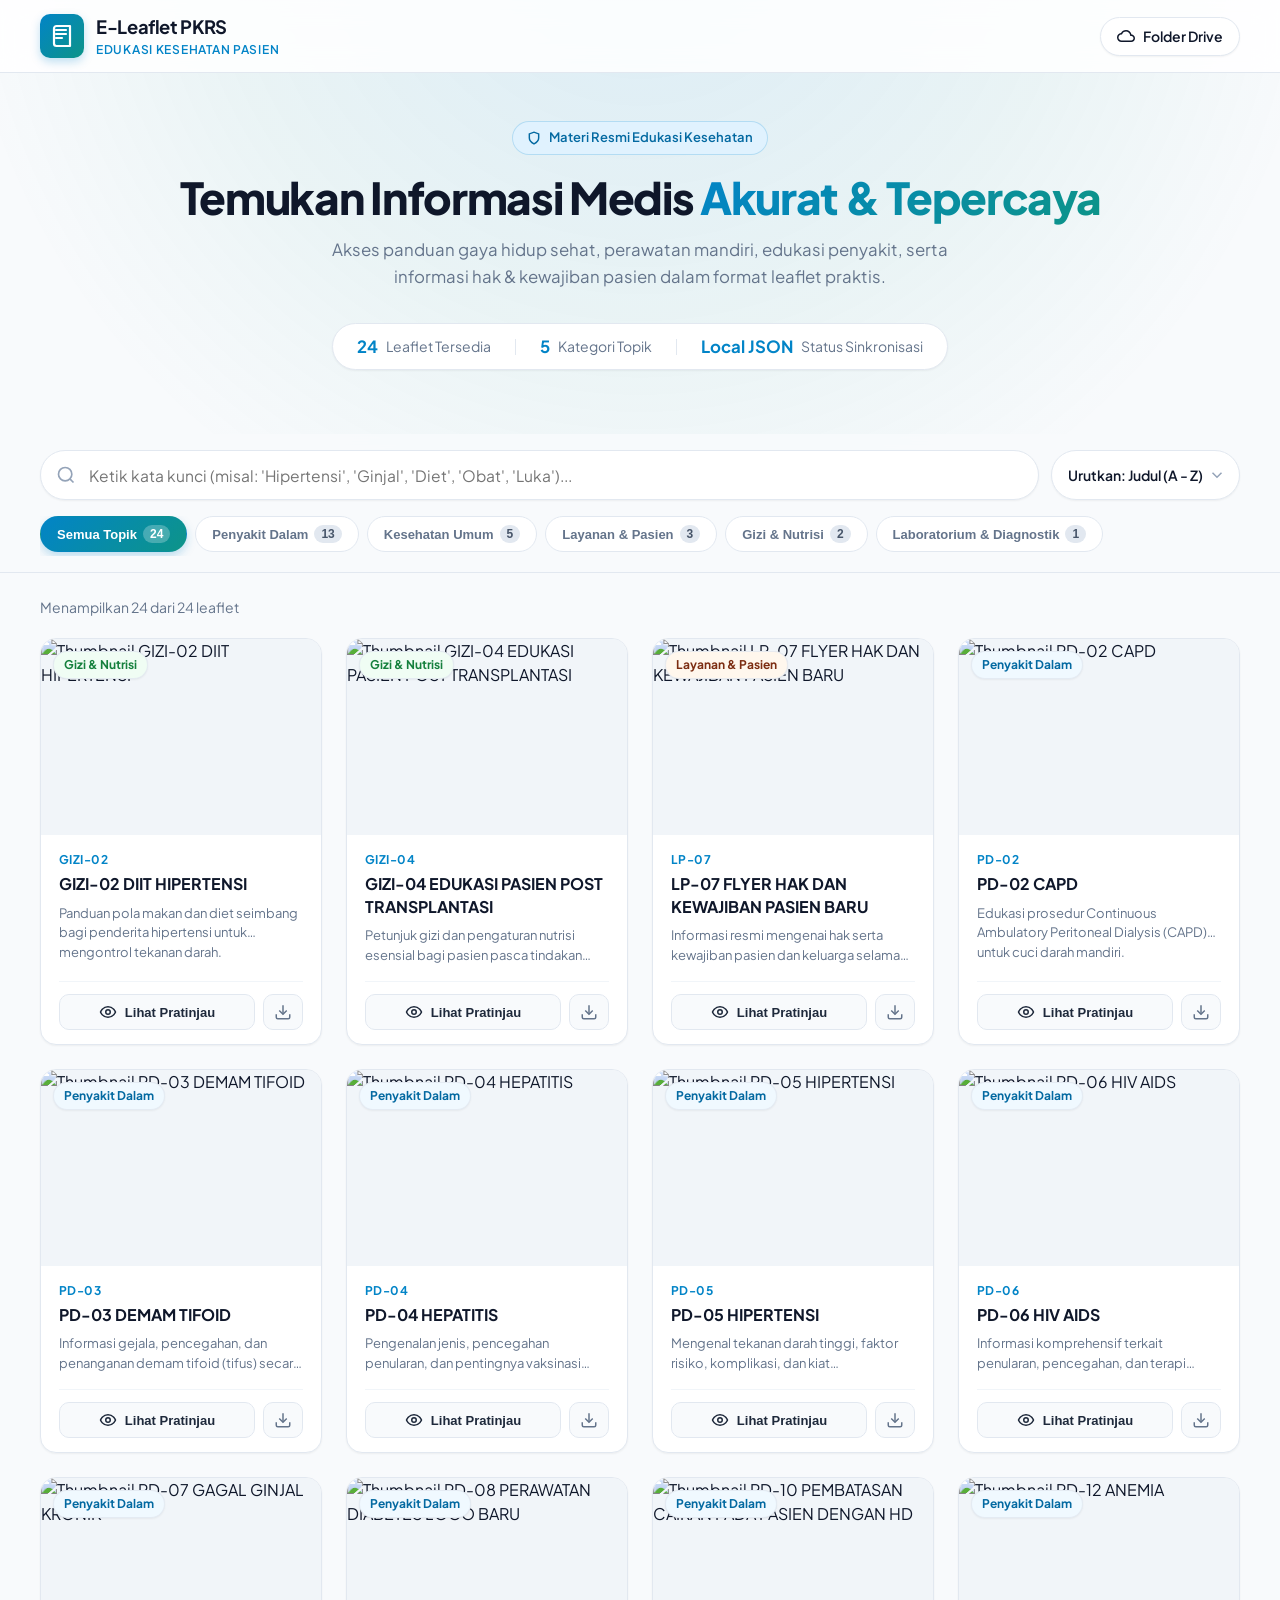
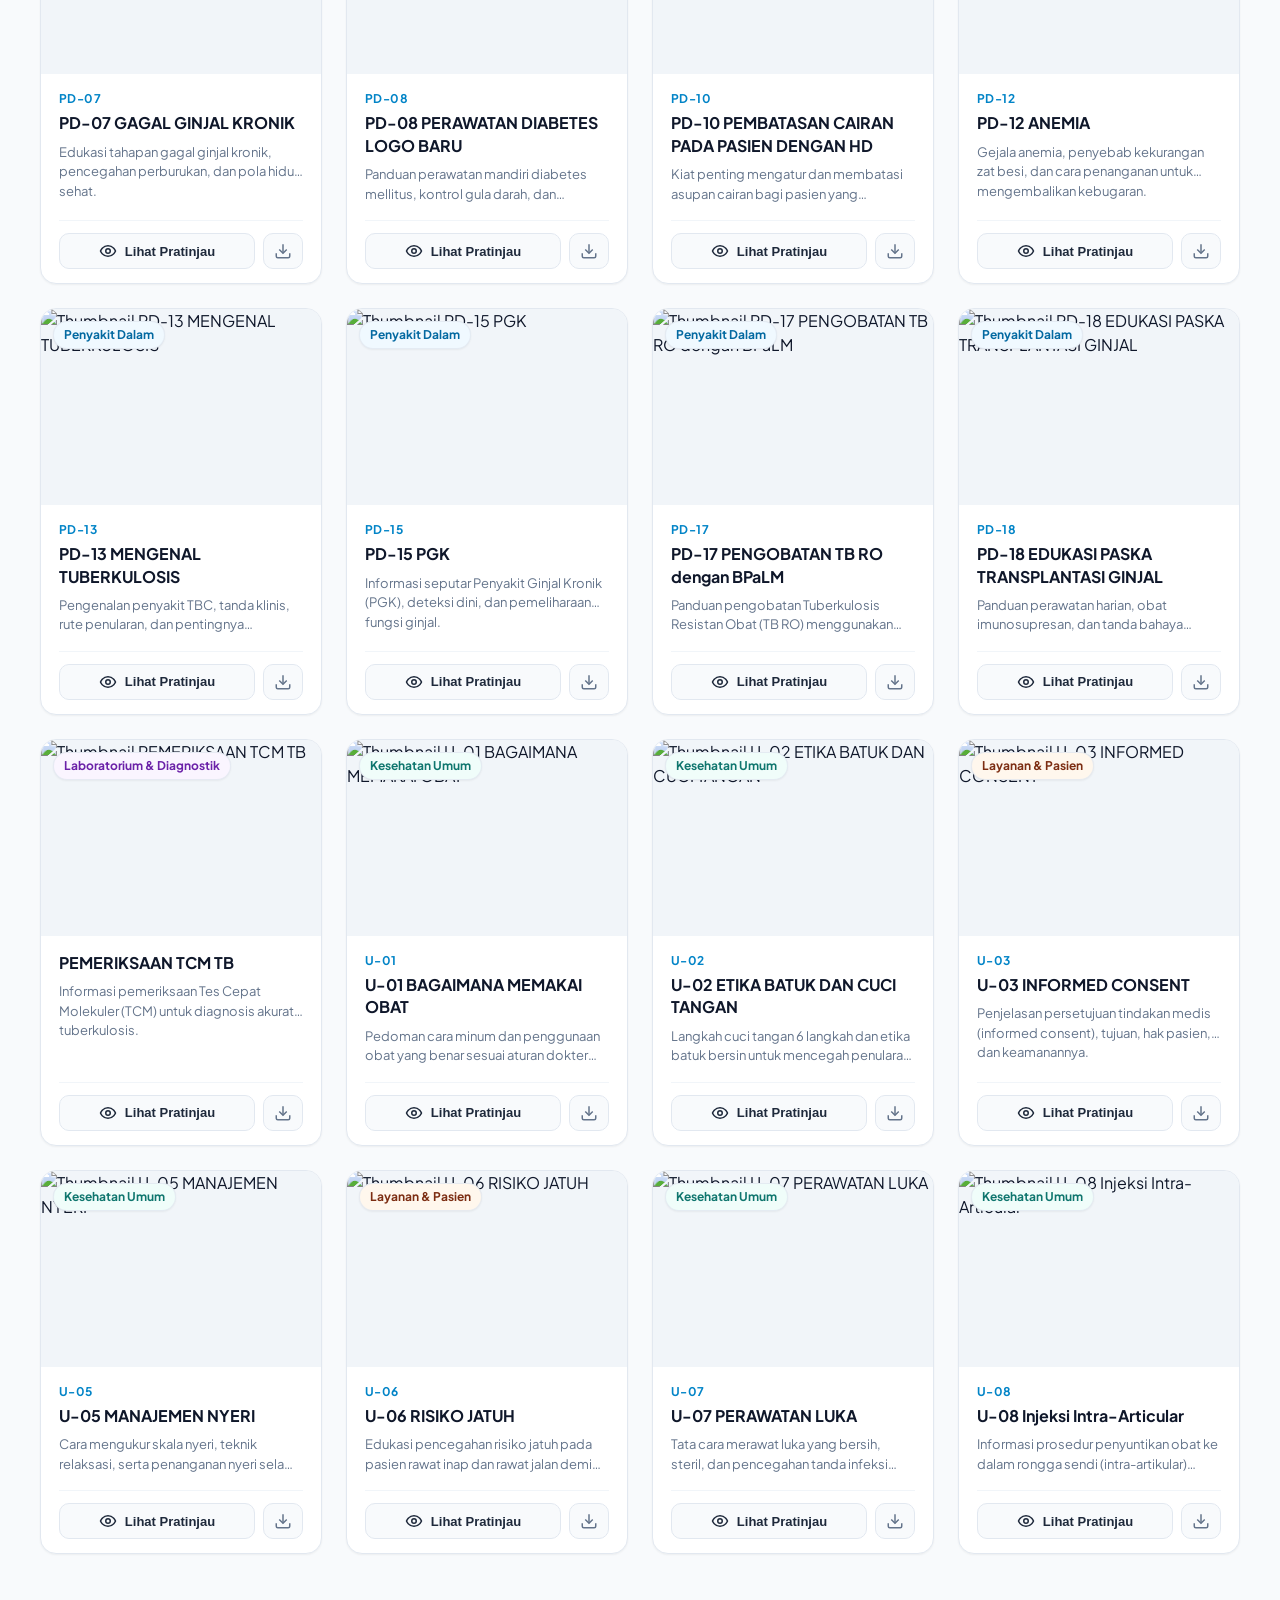
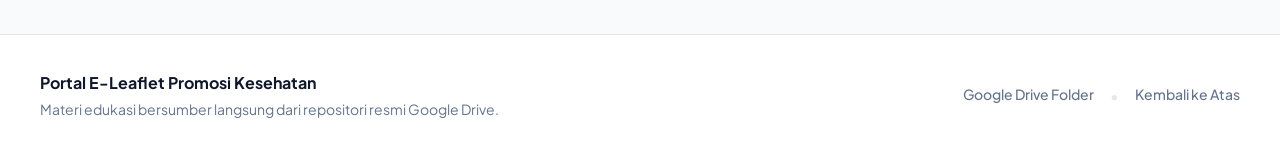
==== index.html @ 8898b73f "feat: inisialisasi portal leaflet edukasi kesehatan" ====
<!DOCTYPE html>
<html lang="id">
<head>
  <meta charset="UTF-8" />
  <meta name="viewport" content="width=device-width, initial-scale=1.0" />
  
  <!-- SEO & Social Meta Tags -->
  <title>Portal Katalog Leaflet Edukasi Kesehatan - PKRS</title>
  <meta name="description" content="Katalog interaktif materi edukasi leaflet kesehatan pasien dan masyarakat. Cari, baca, dan unduh informasi kesehatan terpercaya." />
  <meta name="keywords" content="leaflet kesehatan, edukasi pasien, PKRS, rumah sakit, materi kesehatan, gizi, ginjal, hipertensi, diabetes" />
  <meta property="og:title" content="Portal Katalog Leaflet Edukasi Kesehatan" />
  <meta property="og:description" content="Pusat Informasi & Edukasi Kesehatan Pasien - Akses mudah puluhan leaflet panduan kesehatan." />
  <meta property="og:type" content="website" />
  
  <!-- Google Fonts: Plus Jakarta Sans -->
  <link rel="preconnect" href="https://fonts.googleapis.com" />
  <link rel="preconnect" href="https://fonts.gstatic.com" crossorigin />
  <link href="https://fonts.googleapis.com/css2?family=Plus+Jakarta+Sans:wght@400;500;600;700;800&display=swap" rel="stylesheet" />
  
  <!-- Custom Stylesheet -->
  <link rel="stylesheet" href="css/styles.css" />
</head>
<body>
  <!-- Ambient background lighting effect -->
  <div class="bg-ambient"></div>

  <!-- Header Navigasi -->
  <header class="site-header" id="main-header">
    <div class="container nav-wrapper">
      <a href="#" class="brand-logo" id="brand-link">
        <div class="brand-icon-box">
          <svg viewBox="0 0 24 24" fill="none" stroke="currentColor" stroke-width="2.2" stroke-linecap="round" stroke-linejoin="round">
            <path d="M4 19.5v-15A2.5 2.5 0 0 1 6.5 2H20v20H6.5a2.5 2.5 0 0 1-2.5-2.5Z"/>
            <path d="M6 6h10"/>
            <path d="M6 10h10"/>
            <path d="M6 14h6"/>
          </svg>
        </div>
        <div class="brand-meta">
          <span class="brand-title">E-Leaflet PKRS</span>
          <span class="brand-subtitle">Edukasi Kesehatan Pasien</span>
        </div>
      </a>

      <div class="header-actions">
        <a 
          href="https://drive.google.com/drive/folders/1ASLi0aywt5GY4lGBEa2k-ahepXTaV5ND?usp=sharing" 
          target="_blank" 
          rel="noopener noreferrer" 
          class="btn btn-outline" 
          id="header-folder-btn"
          title="Buka Folder Google Drive Asli"
        >
          <svg viewBox="0 0 24 24" fill="currentColor">
            <path d="M19.35 10.04C18.67 6.59 15.64 4 12 4 9.11 4 6.6 5.64 5.35 8.04 2.34 8.36 0 10.91 0 14c0 3.31 2.69 6 6 6h13c2.76 0 5-2.24 5-5 0-2.64-2.05-4.78-4.65-4.96zM19 18H6c-2.21 0-4-1.79-4-4 0-2.05 1.53-3.76 3.56-3.97l1.07-.11.5-.95C8.08 7.14 9.94 6 12 6c2.62 0 4.88 1.86 5.39 4.43l.3 1.5 1.53.11c1.56.1 2.78 1.41 2.78 2.96 0 1.65-1.35 3-3 3z"/>
          </svg>
          Folder Drive
        </a>
      </div>
    </div>
  </header>

  <!-- Hero Section -->
  <main>
    <section class="hero-section" id="hero">
      <div class="container">
        <div class="hero-badge">
          <svg width="14" height="14" viewBox="0 0 24 24" fill="none" stroke="currentColor" stroke-width="2.5"><path d="M12 22s8-4 8-10V5l-8-3-8 3v7c0 6 8 10 8 10z"/></svg>
          Materi Resmi Edukasi Kesehatan
        </div>
        <h1 class="hero-title">
          Temukan Informasi Medis <span>Akurat & Tepercaya</span>
        </h1>
        <p class="hero-description">
          Akses panduan gaya hidup sehat, perawatan mandiri, edukasi penyakit, serta informasi hak & kewajiban pasien dalam format leaflet praktis.
        </p>

        <!-- Stats Bar -->
        <div class="stats-strip" id="stats-strip">
          <div class="stat-item">
            <strong id="stat-total-leaflets">24</strong>
            <span>Leaflet Tersedia</span>
          </div>
          <div class="stat-divider"></div>
          <div class="stat-item">
            <strong id="stat-total-categories">5</strong>
            <span>Kategori Topik</span>
          </div>
          <div class="stat-divider"></div>
          <div class="stat-item">
            <strong id="stat-data-source">Siap Pakai</strong>
            <span>Status Sinkronisasi</span>
          </div>
        </div>
      </div>
    </section>

    <!-- Toolbar: Search & Category Filter -->
    <section class="toolbar-section" id="toolbar">
      <div class="container">
        <div class="search-controls-wrapper">
          <div class="search-main-row">
            <!-- Kolom Pencarian -->
            <div class="search-input-box">
              <svg class="search-icon-svg" viewBox="0 0 24 24" fill="none" stroke="currentColor" stroke-width="2">
                <circle cx="11" cy="11" r="8"></circle>
                <line x1="21" y1="21" x2="16.65" y2="16.65"></line>
              </svg>
              <input 
                type="text" 
                id="search-input" 
                class="search-input" 
                placeholder="Ketik kata kunci (misal: 'Hipertensi', 'Ginjal', 'Diet', 'Obat', 'Luka')..." 
                autocomplete="off"
                aria-label="Cari judul atau topik leaflet"
              />
              <button id="search-clear-btn" class="search-clear-btn" title="Hapus pencarian" aria-label="Hapus teks pencarian">
                <svg width="14" height="14" viewBox="0 0 24 24" fill="none" stroke="currentColor" stroke-width="2.5"><line x1="18" y1="6" x2="6" y2="18"></line><line x1="6" y1="6" x2="18" y2="18"></line></svg>
              </button>
            </div>

            <!-- Sort Dropdown -->
            <div class="sort-select-box">
              <select id="sort-select" class="sort-select" aria-label="Urutkan Leaflet">
                <option value="az">Urutkan: Judul (A - Z)</option>
                <option value="za">Urutkan: Judul (Z - A)</option>
                <option value="category">Urutkan: Kategori</option>
              </select>
              <svg class="sort-select-icon" viewBox="0 0 24 24" fill="none" stroke="currentColor" stroke-width="2">
                <polyline points="6 9 12 15 18 9"></polyline>
              </svg>
            </div>
          </div>

          <!-- Kategori Pills -->
          <div class="category-pills-container" id="category-pills" role="tablist" aria-label="Filter Kategori Leaflet">
            <!-- Rendered dynamically -->
          </div>
        </div>
      </div>
    </section>

    <!-- Konten Katalog Leaflet -->
    <section class="catalog-content" id="catalog">
      <div class="container">
        <!-- Results count bar -->
        <div class="results-meta-bar">
          <span id="results-count">Memuat materi leaflet...</span>
        </div>

        <!-- Grid Kartu Leaflet -->
        <div class="leaflets-grid" id="leaflets-grid">
          <!-- Rendered dynamically via app.js -->
        </div>

        <!-- Empty State (Jika pencarian tidak ditemukan) -->
        <div class="empty-state" id="empty-state" style="display: none;">
          <div class="empty-state-icon">
            <svg width="32" height="32" viewBox="0 0 24 24" fill="none" stroke="currentColor" stroke-width="2">
              <circle cx="11" cy="11" r="8"></circle>
              <line x1="21" y1="21" x2="16.65" y2="16.65"></line>
              <line x1="8" y1="11" x2="14" y2="11"></line>
            </svg>
          </div>
          <h2 class="empty-state-title">Leaflet Tidak Ditemukan</h2>
          <p class="empty-state-desc">
            Tidak ada materi yang sesuai <span id="empty-query-text"></span>. Silakan coba kata kunci lain atau reset filter.
          </p>
          <button id="empty-reset-btn" class="btn btn-primary">
            Tampilkan Semua Leaflet
          </button>
        </div>
      </div>
    </section>
  </main>

  <!-- Modal Pratinjau Dokumen PDF -->
  <div class="modal-overlay" id="modal-overlay" role="dialog" aria-modal="true" aria-labelledby="modal-title">
    <div class="modal-window">
      <!-- Modal Header -->
      <div class="modal-header">
        <div class="modal-title-wrap">
          <div class="brand-icon-box" style="width: 32px; height: 32px; border-radius: 8px;">
            <svg width="18" height="18" viewBox="0 0 24 24" fill="none" stroke="currentColor" stroke-width="2"><path d="M14 2H6a2 2 0 0 0-2 2v16a2 2 0 0 0 2 2h12a2 2 0 0 0 2-2V8z"></path><polyline points="14 2 14 8 20 8"></polyline><line x1="16" y1="13" x2="8" y2="13"></line><line x1="16" y1="17" x2="8" y2="17"></line><polyline points="10 9 9 9 8 9"></polyline></svg>
          </div>
          <div>
            <h2 class="modal-title-text" id="modal-title">Pratinjau Dokumen</h2>
            <span style="font-size: 0.75rem; color: var(--primary); font-weight: 600;" id="modal-category">Kategori</span>
          </div>
        </div>

        <div class="modal-header-actions">
          <button class="btn btn-outline" id="modal-share-btn" title="Salin Tautan Dokumen">
            <svg width="16" height="16" viewBox="0 0 24 24" fill="none" stroke="currentColor" stroke-width="2"><rect width="14" height="14" x="8" y="8" rx="2" ry="2"/><path d="M4 16c-1.1 0-2-.9-2-2V4c0-1.1.9-2 2-2h10c1.1 0 2 .9 2 2"/></svg>
            Salin Link
          </button>
          <a href="#" target="_blank" rel="noopener noreferrer" class="btn btn-outline" id="modal-drive-btn" title="Buka di Google Drive">
            <svg width="16" height="16" viewBox="0 0 24 24" fill="currentColor"><path d="M19.35 10.04C18.67 6.59 15.64 4 12 4 9.11 4 6.6 5.64 5.35 8.04 2.34 8.36 0 10.91 0 14c0 3.31 2.69 6 6 6h13c2.76 0 5-2.24 5-5 0-2.64-2.05-4.78-4.65-4.96z"/></svg>
            Drive
          </a>
          <a href="#" target="_blank" rel="noopener noreferrer" class="btn btn-primary" id="modal-download-btn" title="Unduh File PDF">
            <svg width="16" height="16" viewBox="0 0 24 24" fill="none" stroke="currentColor" stroke-width="2"><path d="M21 15v4a2 2 0 0 1-2 2H5a2 2 0 0 1-2-2v-4"/><polyline points="7 10 12 15 17 10"/><line x1="12" y1="15" x2="12" y2="3"/></svg>
            Unduh
          </a>
          <button class="modal-close-btn" id="modal-close-btn" title="Tutup (Esc)" aria-label="Tutup Pratinjau">
            <svg width="20" height="20" viewBox="0 0 24 24" fill="none" stroke="currentColor" stroke-width="2.5"><line x1="18" y1="6" x2="6" y2="18"></line><line x1="6" y1="6" x2="18" y2="18"></line></svg>
          </button>
        </div>
      </div>

      <!-- Iframe PDF View Container -->
      <div class="modal-frame-container">
        <div class="modal-loader" id="modal-loader">
          <div class="spinner"></div>
          <span>Memuat dokumen PDF...</span>
        </div>
        <iframe id="modal-iframe" class="modal-iframe" src="about:blank" title="Pratinjau Leaflet"></iframe>
      </div>
    </div>
  </div>

  <!-- Toast Notice -->
  <div class="toast-notice" id="toast-notice" role="status" aria-live="polite">
    <svg width="18" height="18" viewBox="0 0 24 24" fill="none" stroke="#38bdf8" stroke-width="2.5"><polyline points="20 6 9 17 4 12"></polyline></svg>
    <span id="toast-message">Pemberitahuan</span>
  </div>

  <!-- Footer -->
  <footer class="site-footer" id="main-footer">
    <div class="container footer-content">
      <div class="footer-brand">
        <strong>Portal E-Leaflet Promosi Kesehatan</strong>
        <p>Materi edukasi bersumber langsung dari repositori resmi Google Drive.</p>
      </div>
      <div class="footer-links">
        <a href="https://drive.google.com/drive/folders/1ASLi0aywt5GY4lGBEa2k-ahepXTaV5ND?usp=sharing" target="_blank" rel="noopener noreferrer" class="footer-link">Google Drive Folder</a>
        <span style="color: var(--border-light)">•</span>
        <a href="#hero" class="footer-link">Kembali ke Atas</a>
      </div>
    </div>
  </footer>

  <!-- Scripts -->
  <script src="js/config.js"></script>
  <script src="js/analytics.js"></script>
  <script src="js/data.js"></script>
  <script src="js/app.js"></script>
</body>
</html>
---- css/styles.css ----
/* ==========================================================================
   PORTAL KATALOG LEAFLET EDUKASI KESEHATAN
   Modern, Clean, Trustworthy, Medical Aesthetics & Responsive Design
   ========================================================================== */

:root {
  /* Color Palette: Clinical Clean & Calming Medical Teal/Cyan */
  --primary: #0284c7;
  --primary-hover: #0369a1;
  --primary-light: #e0f2fe;
  --primary-glow: rgba(2, 132, 199, 0.25);

  --accent-teal: #0d9488;
  --accent-teal-light: #ccfbf1;
  --accent-emerald: #10b981;

  --bg-main: #f8fafc;
  --bg-surface: #ffffff;
  --bg-surface-elevated: #ffffff;
  --bg-card: #ffffff;
  --bg-card-hover: #f1f5f9;

  --text-main: #0f172a;
  --text-muted: #64748b;
  --text-subtle: #94a3b8;
  --text-inverse: #ffffff;

  --border-light: #e2e8f0;
  --border-focus: #38bdf8;

  /* Elevation Shadows */
  --shadow-sm: 0 1px 2px 0 rgba(0, 0, 0, 0.05);
  --shadow-md: 0 4px 6px -1px rgba(0, 0, 0, 0.07), 0 2px 4px -2px rgba(0, 0, 0, 0.05);
  --shadow-lg: 0 10px 15px -3px rgba(0, 0, 0, 0.08), 0 4px 6px -4px rgba(0, 0, 0, 0.04);
  --shadow-xl: 0 20px 25px -5px rgba(0, 0, 0, 0.1), 0 8px 10px -6px rgba(0, 0, 0, 0.04);
  --shadow-card-hover: 0 16px 32px -8px rgba(2, 132, 199, 0.16);

  /* Radius */
  --radius-sm: 6px;
  --radius-md: 10px;
  --radius-lg: 16px;
  --radius-xl: 24px;
  --radius-full: 9999px;

  /* Transitions */
  --transition-fast: 150ms cubic-bezier(0.4, 0, 0.2, 1);
  --transition-base: 250ms cubic-bezier(0.4, 0, 0.2, 1);
  --transition-smooth: 350ms cubic-bezier(0.16, 1, 0.3, 1);
}

/* Reset & Base Setup */
*, *::before, *::after {
  box-sizing: border-box;
  margin: 0;
  padding: 0;
}

html {
  scroll-behavior: smooth;
  font-family: 'Plus Jakarta Sans', system-ui, -apple-system, BlinkMacSystemFont, 'Segoe UI', Roboto, sans-serif;
  background-color: var(--bg-main);
  color: var(--text-main);
  line-height: 1.5;
  -webkit-font-smoothing: antialiased;
}

body {
  min-height: 100vh;
  display: flex;
  flex-direction: column;
}

/* Background Ambient Glow */
.bg-ambient {
  position: fixed;
  top: 0;
  left: 0;
  right: 0;
  height: 480px;
  background: radial-gradient(circle at 50% -20%, rgba(2, 132, 199, 0.12), rgba(13, 148, 136, 0.06) 50%, transparent 80%);
  pointer-events: none;
  z-index: 0;
}

.container {
  width: 100%;
  max-width: 1240px;
  margin: 0 auto;
  padding: 0 20px;
  position: relative;
  z-index: 1;
}

/* ==========================================================================
   Header & Navigation
   ========================================================================== */
.site-header {
  position: sticky;
  top: 0;
  z-index: 40;
  background: rgba(255, 255, 255, 0.85);
  backdrop-filter: blur(12px);
  -webkit-backdrop-filter: blur(12px);
  border-bottom: 1px solid var(--border-light);
  transition: all var(--transition-base);
}

.nav-wrapper {
  display: flex;
  align-items: center;
  justify-content: space-between;
  height: 72px;
}

.brand-logo {
  display: flex;
  align-items: center;
  gap: 12px;
  text-decoration: none;
  color: var(--text-main);
}

.brand-icon-box {
  width: 44px;
  height: 44px;
  border-radius: var(--radius-md);
  background: linear-gradient(135deg, var(--primary), var(--accent-teal));
  display: flex;
  align-items: center;
  justify-content: center;
  color: white;
  box-shadow: 0 4px 10px var(--primary-glow);
}

.brand-icon-box svg {
  width: 24px;
  height: 24px;
}

.brand-meta {
  display: flex;
  flex-direction: column;
}

.brand-title {
  font-size: 1.15rem;
  font-weight: 700;
  letter-spacing: -0.02em;
  color: var(--text-main);
}

.brand-subtitle {
  font-size: 0.75rem;
  font-weight: 600;
  color: var(--primary);
  text-transform: uppercase;
  letter-spacing: 0.06em;
}

.header-actions {
  display: flex;
  align-items: center;
  gap: 12px;
}

.btn {
  display: inline-flex;
  align-items: center;
  justify-content: center;
  gap: 8px;
  font-size: 0.875rem;
  font-weight: 600;
  padding: 8px 16px;
  border-radius: var(--radius-full);
  border: 1px solid transparent;
  cursor: pointer;
  text-decoration: none;
  transition: all var(--transition-base);
  user-select: none;
}

.btn svg {
  width: 18px;
  height: 18px;
}

.btn-outline {
  background: var(--bg-surface);
  border-color: var(--border-light);
  color: var(--text-main);
  box-shadow: var(--shadow-sm);
}

.btn-outline:hover {
  background: var(--bg-card-hover);
  border-color: var(--primary);
  color: var(--primary);
}

.btn-primary {
  background: linear-gradient(135deg, var(--primary), var(--accent-teal));
  color: var(--text-inverse);
  box-shadow: 0 4px 12px var(--primary-glow);
}

.btn-primary:hover {
  filter: brightness(1.08);
  box-shadow: 0 6px 16px var(--primary-glow);
  transform: translateY(-1px);
}

/* ==========================================================================
   Hero Section
   ========================================================================== */
.hero-section {
  padding: 48px 0 28px;
  text-align: center;
}

.hero-badge {
  display: inline-flex;
  align-items: center;
  gap: 8px;
  padding: 6px 14px;
  border-radius: var(--radius-full);
  background: var(--primary-light);
  color: var(--primary-hover);
  font-size: 0.8125rem;
  font-weight: 600;
  margin-bottom: 16px;
  border: 1px solid rgba(2, 132, 199, 0.2);
}

.hero-title {
  font-size: clamp(2rem, 4vw, 2.75rem);
  font-weight: 800;
  letter-spacing: -0.03em;
  line-height: 1.2;
  margin-bottom: 14px;
  color: #0f172a;
}

.hero-title span {
  background: linear-gradient(135deg, var(--primary), var(--accent-teal));
  -webkit-background-clip: text;
  -webkit-text-fill-color: transparent;
}

.hero-description {
  font-size: 1.05rem;
  color: var(--text-muted);
  max-width: 680px;
  margin: 0 auto 32px;
  line-height: 1.6;
}

/* Stats Counter Row */
.stats-strip {
  display: inline-flex;
  align-items: center;
  justify-content: center;
  gap: 24px;
  background: var(--bg-surface);
  border: 1px solid var(--border-light);
  padding: 10px 24px;
  border-radius: var(--radius-full);
  box-shadow: var(--shadow-sm);
  margin-bottom: 36px;
}

.stat-item {
  display: flex;
  align-items: center;
  gap: 8px;
  font-size: 0.875rem;
}

.stat-item strong {
  font-weight: 700;
  color: var(--primary);
  font-size: 1.05rem;
}

.stat-item span {
  color: var(--text-muted);
}

.stat-divider {
  width: 1px;
  height: 16px;
  background-color: var(--border-light);
}

/* ==========================================================================
   Search & Filter Toolbar
   ========================================================================== */
.toolbar-section {
  position: sticky;
  top: 72px;
  z-index: 30;
  background: rgba(248, 250, 252, 0.92);
  backdrop-filter: blur(12px);
  -webkit-backdrop-filter: blur(12px);
  padding: 16px 0;
  margin-bottom: 24px;
  border-bottom: 1px solid var(--border-light);
}

.search-controls-wrapper {
  display: flex;
  flex-direction: column;
  gap: 16px;
}

.search-main-row {
  display: flex;
  gap: 12px;
  align-items: center;
}

.search-input-box {
  flex: 1;
  position: relative;
  display: flex;
  align-items: center;
}

.search-icon-svg {
  position: absolute;
  left: 16px;
  color: var(--text-subtle);
  pointer-events: none;
  width: 20px;
  height: 20px;
}

.search-input {
  width: 100%;
  height: 50px;
  padding: 0 44px 0 48px;
  font-size: 0.975rem;
  font-family: inherit;
  background: var(--bg-surface);
  border: 1.5px solid var(--border-light);
  border-radius: var(--radius-full);
  color: var(--text-main);
  box-shadow: var(--shadow-sm);
  transition: all var(--transition-fast);
}

.search-input:focus {
  outline: none;
  border-color: var(--primary);
  box-shadow: 0 0 0 4px var(--primary-glow);
}

.search-clear-btn {
  position: absolute;
  right: 12px;
  background: #e2e8f0;
  border: none;
  border-radius: 50%;
  width: 26px;
  height: 26px;
  display: none;
  align-items: center;
  justify-content: center;
  cursor: pointer;
  color: #475569;
  transition: all var(--transition-fast);
}

.search-clear-btn:hover {
  background: #cbd5e1;
  color: #0f172a;
}

.sort-select-box {
  position: relative;
  min-width: 170px;
}

.sort-select {
  width: 100%;
  height: 50px;
  padding: 0 36px 0 16px;
  font-size: 0.875rem;
  font-weight: 600;
  font-family: inherit;
  background: var(--bg-surface);
  border: 1.5px solid var(--border-light);
  border-radius: var(--radius-full);
  color: var(--text-main);
  cursor: pointer;
  appearance: none;
  box-shadow: var(--shadow-sm);
}

.sort-select:focus {
  outline: none;
  border-color: var(--primary);
  box-shadow: 0 0 0 3px var(--primary-glow);
}

.sort-select-icon {
  position: absolute;
  right: 14px;
  top: 50%;
  transform: translateY(-50%);
  pointer-events: none;
  color: var(--text-subtle);
  width: 18px;
  height: 18px;
}

/* Category Filter Pills */
.category-pills-container {
  display: flex;
  align-items: center;
  gap: 8px;
  overflow-x: auto;
  padding-bottom: 4px;
  scrollbar-width: none;
  -webkit-overflow-scrolling: touch;
}

.category-pills-container::-webkit-scrollbar {
  display: none;
}

.filter-pill {
  white-space: nowrap;
  padding: 8px 16px;
  border-radius: var(--radius-full);
  font-size: 0.8125rem;
  font-weight: 600;
  background: var(--bg-surface);
  color: var(--text-muted);
  border: 1px solid var(--border-light);
  cursor: pointer;
  transition: all var(--transition-fast);
  display: flex;
  align-items: center;
  gap: 6px;
}

.filter-pill .badge-count {
  background: #e2e8f0;
  color: #475569;
  font-size: 0.75rem;
  padding: 2px 7px;
  border-radius: 999px;
  font-weight: 700;
}

.filter-pill:hover {
  background: var(--bg-card-hover);
  color: var(--text-main);
  border-color: #cbd5e1;
}

.filter-pill.active {
  background: linear-gradient(135deg, var(--primary), var(--accent-teal));
  color: var(--text-inverse);
  border-color: transparent;
  box-shadow: 0 4px 10px var(--primary-glow);
}

.filter-pill.active .badge-count {
  background: rgba(255, 255, 255, 0.25);
  color: #ffffff;
}

/* ==========================================================================
   Leaflets Grid & Cards
   ========================================================================== */
.catalog-content {
  padding-bottom: 80px;
}

.results-meta-bar {
  display: flex;
  justify-content: space-between;
  align-items: center;
  margin-bottom: 20px;
  color: var(--text-muted);
  font-size: 0.875rem;
}

.leaflets-grid {
  display: grid;
  grid-template-columns: repeat(auto-fill, minmax(280px, 1fr));
  gap: 24px;
}

/* Leaflet Card */
.leaflet-card {
  background: var(--bg-surface);
  border: 1px solid var(--border-light);
  border-radius: var(--radius-lg);
  overflow: hidden;
  display: flex;
  flex-direction: column;
  box-shadow: var(--shadow-sm);
  transition: transform var(--transition-smooth), box-shadow var(--transition-smooth), border-color var(--transition-smooth);
  position: relative;
}

.leaflet-card:hover {
  transform: translateY(-4px);
  box-shadow: var(--shadow-card-hover);
  border-color: rgba(2, 132, 199, 0.35);
}

/* Card Thumbnail Container */
.card-thumb-wrap {
  position: relative;
  width: 100%;
  padding-top: 70%; /* 10:7 Aspect Ratio */
  background: #f1f5f9;
  overflow: hidden;
  cursor: pointer;
}

.card-thumb-img {
  position: absolute;
  top: 0;
  left: 0;
  width: 100%;
  height: 100%;
  object-fit: cover;
  object-position: top;
  transition: transform var(--transition-smooth);
}

.leaflet-card:hover .card-thumb-img {
  transform: scale(1.05);
}

/* PDF Overlay / Hover Icon */
.card-thumb-overlay {
  position: absolute;
  inset: 0;
  background: linear-gradient(to top, rgba(15, 23, 42, 0.7) 0%, rgba(15, 23, 42, 0.1) 60%, transparent 100%);
  display: flex;
  align-items: flex-end;
  justify-content: space-between;
  padding: 14px;
  opacity: 0;
  transition: opacity var(--transition-base);
}

.leaflet-card:hover .card-thumb-overlay {
  opacity: 1;
}

.thumb-preview-action {
  background: rgba(255, 255, 255, 0.95);
  color: var(--primary-hover);
  font-size: 0.8125rem;
  font-weight: 700;
  padding: 6px 12px;
  border-radius: var(--radius-full);
  display: inline-flex;
  align-items: center;
  gap: 6px;
  box-shadow: var(--shadow-md);
}

.category-tag {
  position: absolute;
  top: 12px;
  left: 12px;
  z-index: 2;
  font-size: 0.75rem;
  font-weight: 700;
  padding: 4px 10px;
  border-radius: var(--radius-full);
  background: rgba(255, 255, 255, 0.92);
  backdrop-filter: blur(8px);
  color: #0f172a;
  border: 1px solid rgba(226, 232, 240, 0.8);
  box-shadow: var(--shadow-sm);
}

/* Distinct category tints */
.category-tag[data-cat="Gizi & Nutrisi"] {
  color: #15803d;
  background: #f0fdf4;
}
.category-tag[data-cat="Penyakit Dalam"] {
  color: #0369a1;
  background: #f0f9ff;
}
.category-tag[data-cat="Layanan & Pasien"] {
  color: #7c2d12;
  background: #fff7ed;
}
.category-tag[data-cat="Kesehatan Umum"] {
  color: #0f766e;
  background: #f0fdfa;
}
.category-tag[data-cat="Laboratorium & Diagnostik"] {
  color: #6b21a8;
  background: #faf5ff;
}

/* Card Body */
.card-body {
  padding: 16px 18px 14px;
  flex: 1;
  display: flex;
  flex-direction: column;
}

.card-code {
  font-size: 0.75rem;
  font-weight: 700;
  color: var(--primary);
  margin-bottom: 4px;
  letter-spacing: 0.04em;
}

.card-title {
  font-size: 1rem;
  font-weight: 700;
  line-height: 1.4;
  color: #0f172a;
  margin-bottom: 8px;
  display: -webkit-box;
  -webkit-line-clamp: 2;
  -webkit-box-orient: vertical;
  overflow: hidden;
  cursor: pointer;
}

.card-title:hover {
  color: var(--primary);
}

.card-desc {
  font-size: 0.8125rem;
  color: var(--text-muted);
  line-height: 1.5;
  display: -webkit-box;
  -webkit-line-clamp: 2;
  -webkit-box-orient: vertical;
  overflow: hidden;
  margin-bottom: 16px;
  flex: 1;
}

/* Card Footer Actions */
.card-actions {
  display: grid;
  grid-template-columns: 1fr auto;
  gap: 8px;
  padding-top: 12px;
  border-top: 1px solid #f1f5f9;
}

.btn-card-preview {
  background: #f8fafc;
  color: #1e293b;
  border: 1px solid var(--border-light);
  font-size: 0.8125rem;
  font-weight: 600;
  padding: 8px 12px;
  border-radius: var(--radius-md);
}

.btn-card-preview:hover {
  background: var(--primary-light);
  color: var(--primary-hover);
  border-color: #bae6fd;
}

.btn-card-download {
  background: #f8fafc;
  color: var(--text-muted);
  border: 1px solid var(--border-light);
  padding: 8px 10px;
  border-radius: var(--radius-md);
}

.btn-card-download:hover {
  background: #f0fdf4;
  color: #16a34a;
  border-color: #bbf7d0;
}

/* ==========================================================================
   Empty State & Skeletons
   ========================================================================== */
.empty-state {
  text-align: center;
  padding: 64px 20px;
  background: var(--bg-surface);
  border-radius: var(--radius-xl);
  border: 1px dashed var(--border-light);
  margin: 32px 0;
}

.empty-state-icon {
  width: 64px;
  height: 64px;
  margin: 0 auto 16px;
  background: #f1f5f9;
  border-radius: 50%;
  display: flex;
  align-items: center;
  justify-content: center;
  color: var(--text-muted);
}

.empty-state-title {
  font-size: 1.25rem;
  font-weight: 700;
  color: #1e293b;
  margin-bottom: 8px;
}

.empty-state-desc {
  font-size: 0.925rem;
  color: var(--text-muted);
  max-width: 420px;
  margin: 0 auto 20px;
}

/* Skeleton Loading Cards */
.skeleton-card {
  background: var(--bg-surface);
  border: 1px solid var(--border-light);
  border-radius: var(--radius-lg);
  overflow: hidden;
  height: 340px;
  display: flex;
  flex-direction: column;
}

.skeleton-thumb {
  width: 100%;
  height: 180px;
  background: linear-gradient(90deg, #f1f5f9 25%, #e2e8f0 50%, #f1f5f9 75%);
  background-size: 200% 100%;
  animation: shimmer 1.5s infinite;
}

.skeleton-content {
  padding: 16px;
  flex: 1;
  display: flex;
  flex-direction: column;
  gap: 10px;
}

.skeleton-line {
  height: 14px;
  background: #e2e8f0;
  border-radius: 4px;
}

.skeleton-line.w-40 { width: 40%; }
.skeleton-line.w-80 { width: 80%; }
.skeleton-line.w-60 { width: 60%; }

@keyframes shimmer {
  0% { background-position: -200% 0; }
  100% { background-position: 200% 0; }
}

/* ==========================================================================
   Modal PDF Viewer
   ========================================================================== */
.modal-overlay {
  position: fixed;
  inset: 0;
  background: rgba(15, 23, 42, 0.75);
  backdrop-filter: blur(8px);
  -webkit-backdrop-filter: blur(8px);
  z-index: 100;
  display: none;
  align-items: center;
  justify-content: center;
  padding: 16px;
  opacity: 0;
  transition: opacity var(--transition-base);
}

.modal-overlay.active {
  display: flex;
  opacity: 1;
}

.modal-window {
  background: var(--bg-surface);
  border-radius: var(--radius-xl);
  width: 100%;
  max-width: 960px;
  height: 90vh;
  display: flex;
  flex-direction: column;
  overflow: hidden;
  box-shadow: 0 25px 50px -12px rgba(0, 0, 0, 0.35);
  animation: modalPop 0.3s cubic-bezier(0.16, 1, 0.3, 1) forwards;
}

@keyframes modalPop {
  0% { transform: scale(0.95) translateY(10px); opacity: 0; }
  100% { transform: scale(1) translateY(0); opacity: 1; }
}

.modal-header {
  padding: 16px 20px;
  border-bottom: 1px solid var(--border-light);
  display: flex;
  align-items: center;
  justify-content: space-between;
  background: #ffffff;
}

.modal-title-wrap {
  display: flex;
  align-items: center;
  gap: 12px;
  overflow: hidden;
}

.modal-title-text {
  font-size: 1.1rem;
  font-weight: 700;
  color: #0f172a;
  white-space: nowrap;
  overflow: hidden;
  text-overflow: ellipsis;
}

.modal-header-actions {
  display: flex;
  align-items: center;
  gap: 8px;
  flex-shrink: 0;
}

.modal-close-btn {
  background: #f1f5f9;
  border: none;
  border-radius: 50%;
  width: 36px;
  height: 36px;
  display: flex;
  align-items: center;
  justify-content: center;
  color: var(--text-muted);
  cursor: pointer;
  transition: all var(--transition-fast);
}

.modal-close-btn:hover {
  background: #e2e8f0;
  color: #0f172a;
}

.modal-frame-container {
  flex: 1;
  background: #334155;
  position: relative;
  overflow: hidden;
}

.modal-iframe {
  width: 100%;
  height: 100%;
  border: none;
  background: white;
}

.modal-loader {
  position: absolute;
  inset: 0;
  display: flex;
  flex-direction: column;
  align-items: center;
  justify-content: center;
  background: #1e293b;
  color: white;
  gap: 14px;
}

.spinner {
  width: 44px;
  height: 44px;
  border: 4px solid rgba(255, 255, 255, 0.2);
  border-top-color: var(--border-focus);
  border-radius: 50%;
  animation: spin 0.8s linear infinite;
}

@keyframes spin {
  to { transform: rotate(360deg); }
}

/* ==========================================================================
   Toast Notification
   ========================================================================== */
.toast-notice {
  position: fixed;
  bottom: 24px;
  right: 24px;
  background: #0f172a;
  color: white;
  padding: 12px 20px;
  border-radius: var(--radius-full);
  font-size: 0.875rem;
  font-weight: 600;
  display: flex;
  align-items: center;
  gap: 10px;
  box-shadow: var(--shadow-xl);
  z-index: 120;
  opacity: 0;
  transform: translateY(20px);
  transition: all 0.3s cubic-bezier(0.16, 1, 0.3, 1);
  pointer-events: none;
}

.toast-notice.show {
  opacity: 1;
  transform: translateY(0);
}

/* ==========================================================================
   Footer
   ========================================================================== */
.site-footer {
  margin-top: auto;
  background: #ffffff;
  border-top: 1px solid var(--border-light);
  padding: 36px 0 28px;
}

.footer-content {
  display: flex;
  flex-wrap: wrap;
  justify-content: space-between;
  align-items: center;
  gap: 20px;
}

.footer-brand p {
  color: var(--text-muted);
  font-size: 0.875rem;
  margin-top: 4px;
}

.footer-links {
  display: flex;
  gap: 16px;
}

.footer-link {
  color: var(--text-muted);
  text-decoration: none;
  font-size: 0.875rem;
  font-weight: 500;
  transition: color var(--transition-fast);
}

.footer-link:hover {
  color: var(--primary);
}

/* ==========================================================================
   Mobile Responsiveness
   ========================================================================== */
@media (max-width: 768px) {
  .site-header {
    height: auto;
  }

  .nav-wrapper {
    height: 64px;
  }

  .hero-section {
    padding: 32px 0 16px;
  }

  .hero-title {
    font-size: 1.75rem;
  }

  .toolbar-section {
    top: 64px;
  }

  .search-main-row {
    flex-direction: column;
  }

  .sort-select-box {
    width: 100%;
  }

  .leaflets-grid {
    grid-template-columns: repeat(auto-fill, minmax(240px, 1fr));
    gap: 16px;
  }

  .modal-window {
    height: 95vh;
    border-radius: var(--radius-lg);
  }

  .stats-strip {
    flex-wrap: wrap;
    gap: 12px;
    padding: 10px 16px;
  }
}
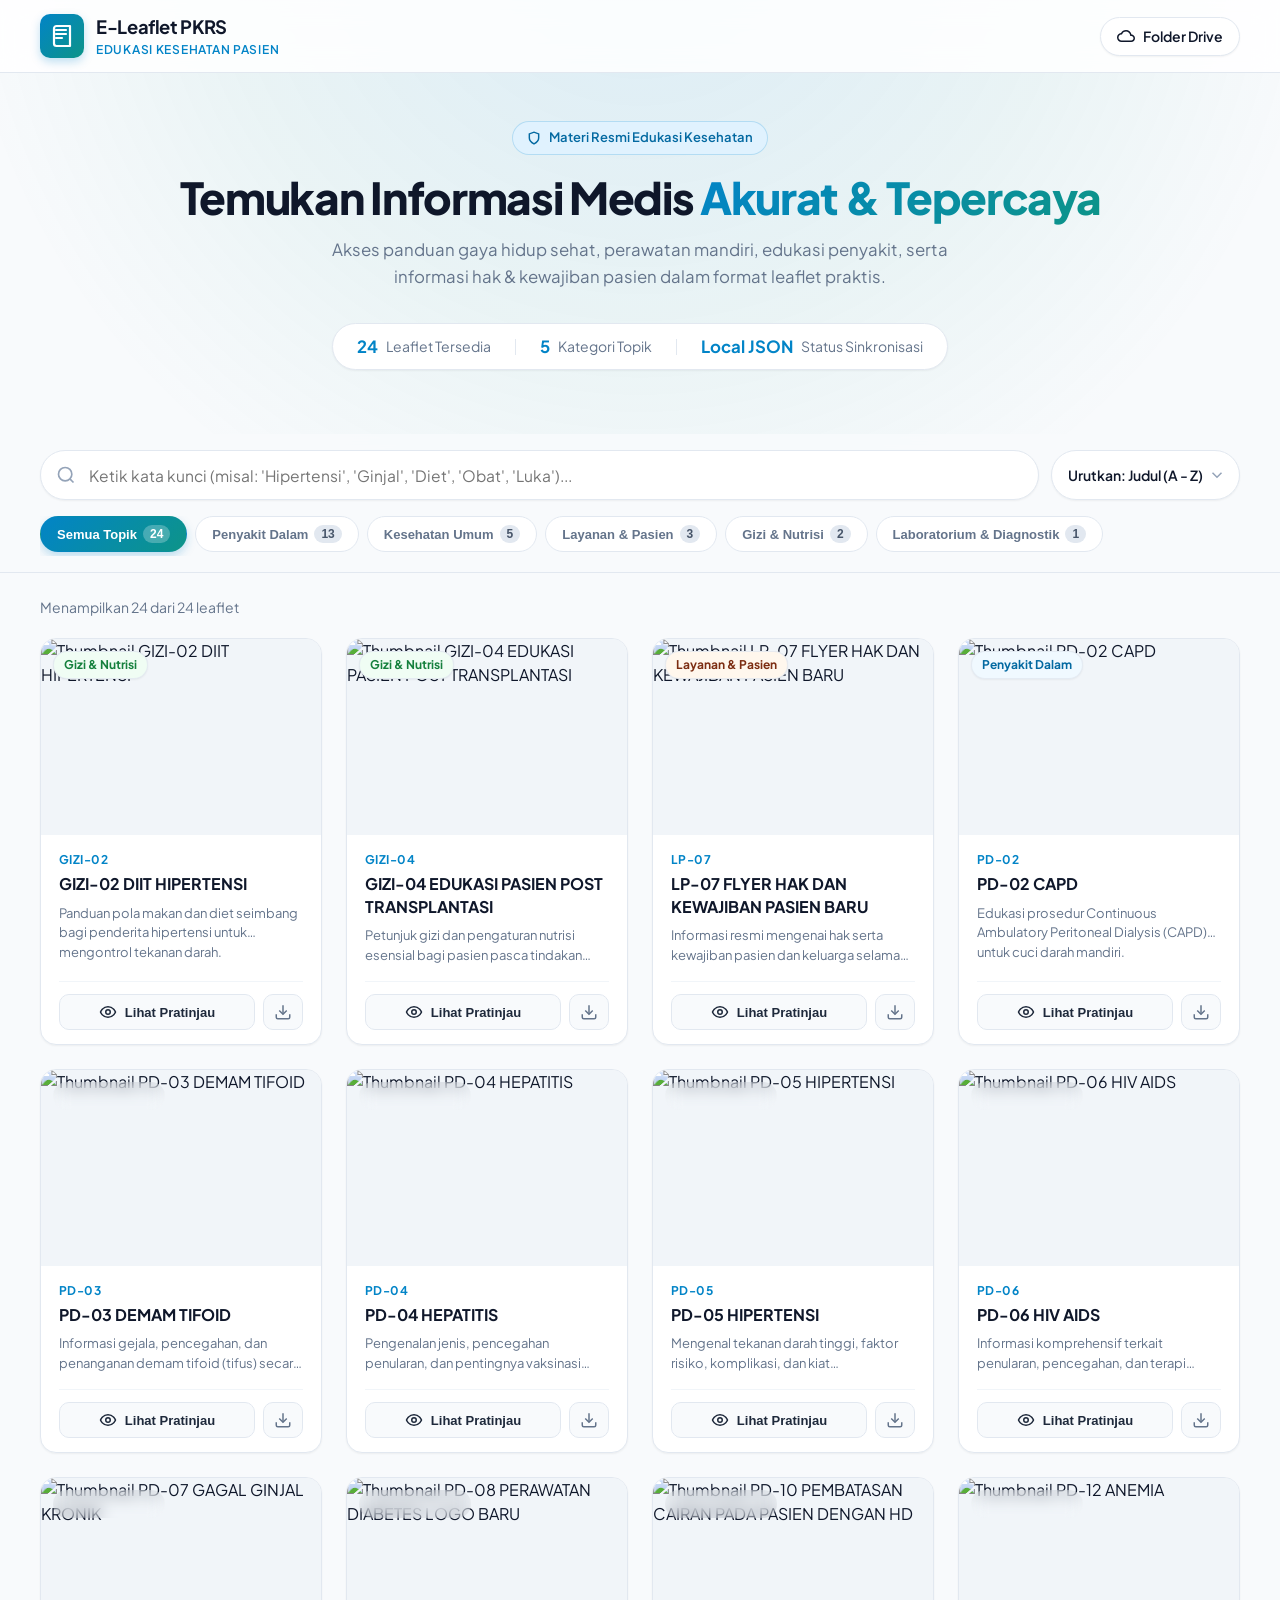
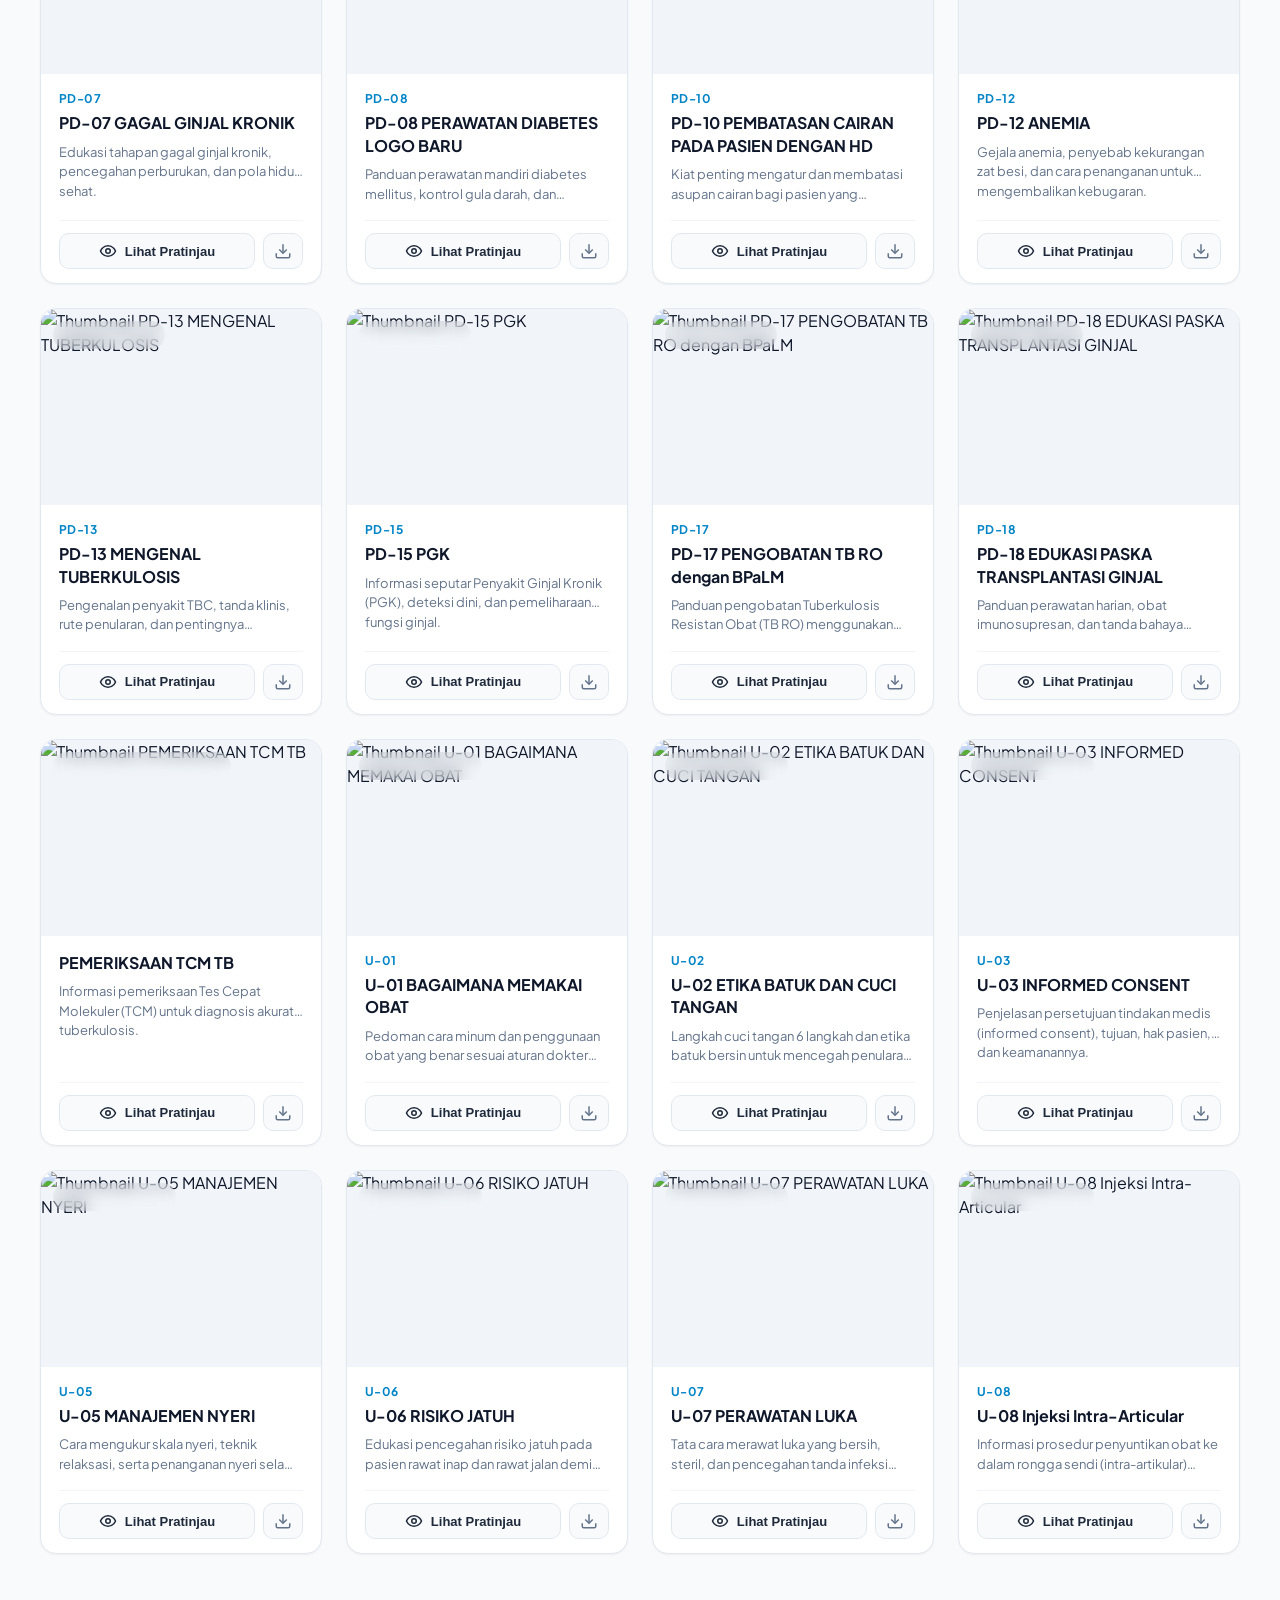
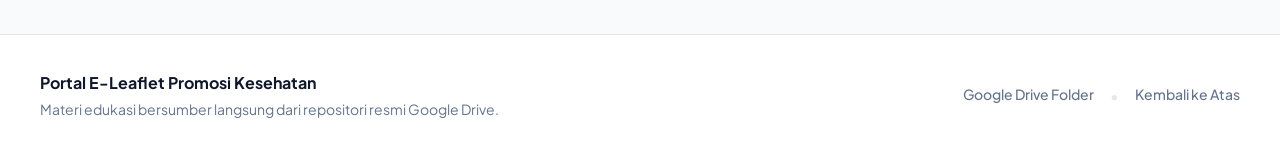
==== commit 10d4ab37: "fix(analytics): sematkan Google tag langsung di head index.html untuk verifikasi otomatis" ====
--- a/index.html
+++ b/index.html
@@ -3,7 +3,15 @@
 <head>
   <meta charset="UTF-8" />
   <meta name="viewport" content="width=device-width, initial-scale=1.0" />
-  
+  <!-- Google tag (gtag.js) -->
+  <script async src="https://www.googletagmanager.com/gtag/js?id=G-2ERL7RT3F0"></script>
+  <script>
+    window.dataLayer = window.dataLayer || [];
+    function gtag(){dataLayer.push(arguments);}
+    gtag('js', new Date());
+    gtag('config', 'G-2ERL7RT3F0');
+  </script>
+
   <!-- SEO & Social Meta Tags -->
   <title>Portal Katalog Leaflet Edukasi Kesehatan - PKRS</title>
   <meta name="description" content="Katalog interaktif materi edukasi leaflet kesehatan pasien dan masyarakat. Cari, baca, dan unduh informasi kesehatan terpercaya." />
@@ -19,6 +27,12 @@
   
   <!-- Custom Stylesheet -->
   <link rel="stylesheet" href="css/styles.css" />
+  
+  <!-- Vercel Web Analytics -->
+  <script>
+    window.va = window.va || function () { (window.vaq = window.vaq || []).push(arguments); };
+  </script>
+  <script defer src="/_vercel/insights/script.js"></script>
 </head>
 <body>
   <!-- Ambient background lighting effect -->
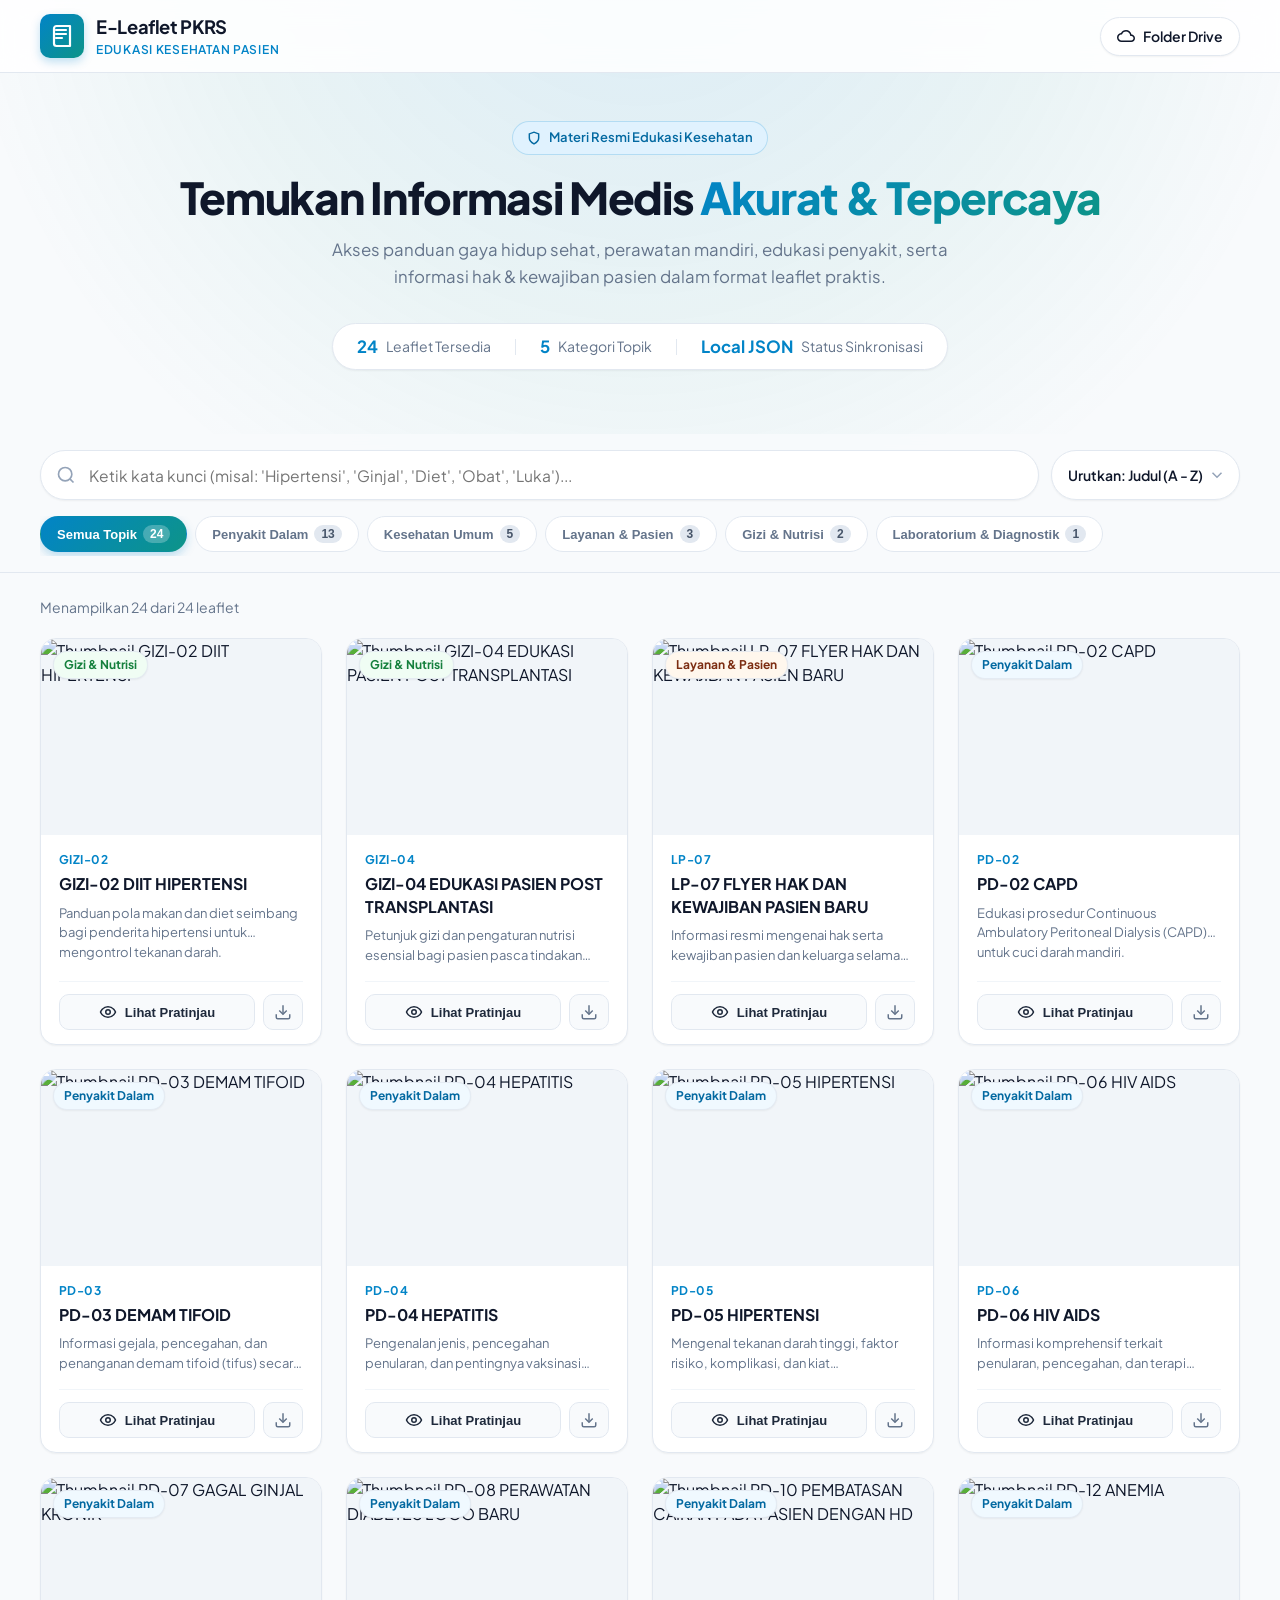
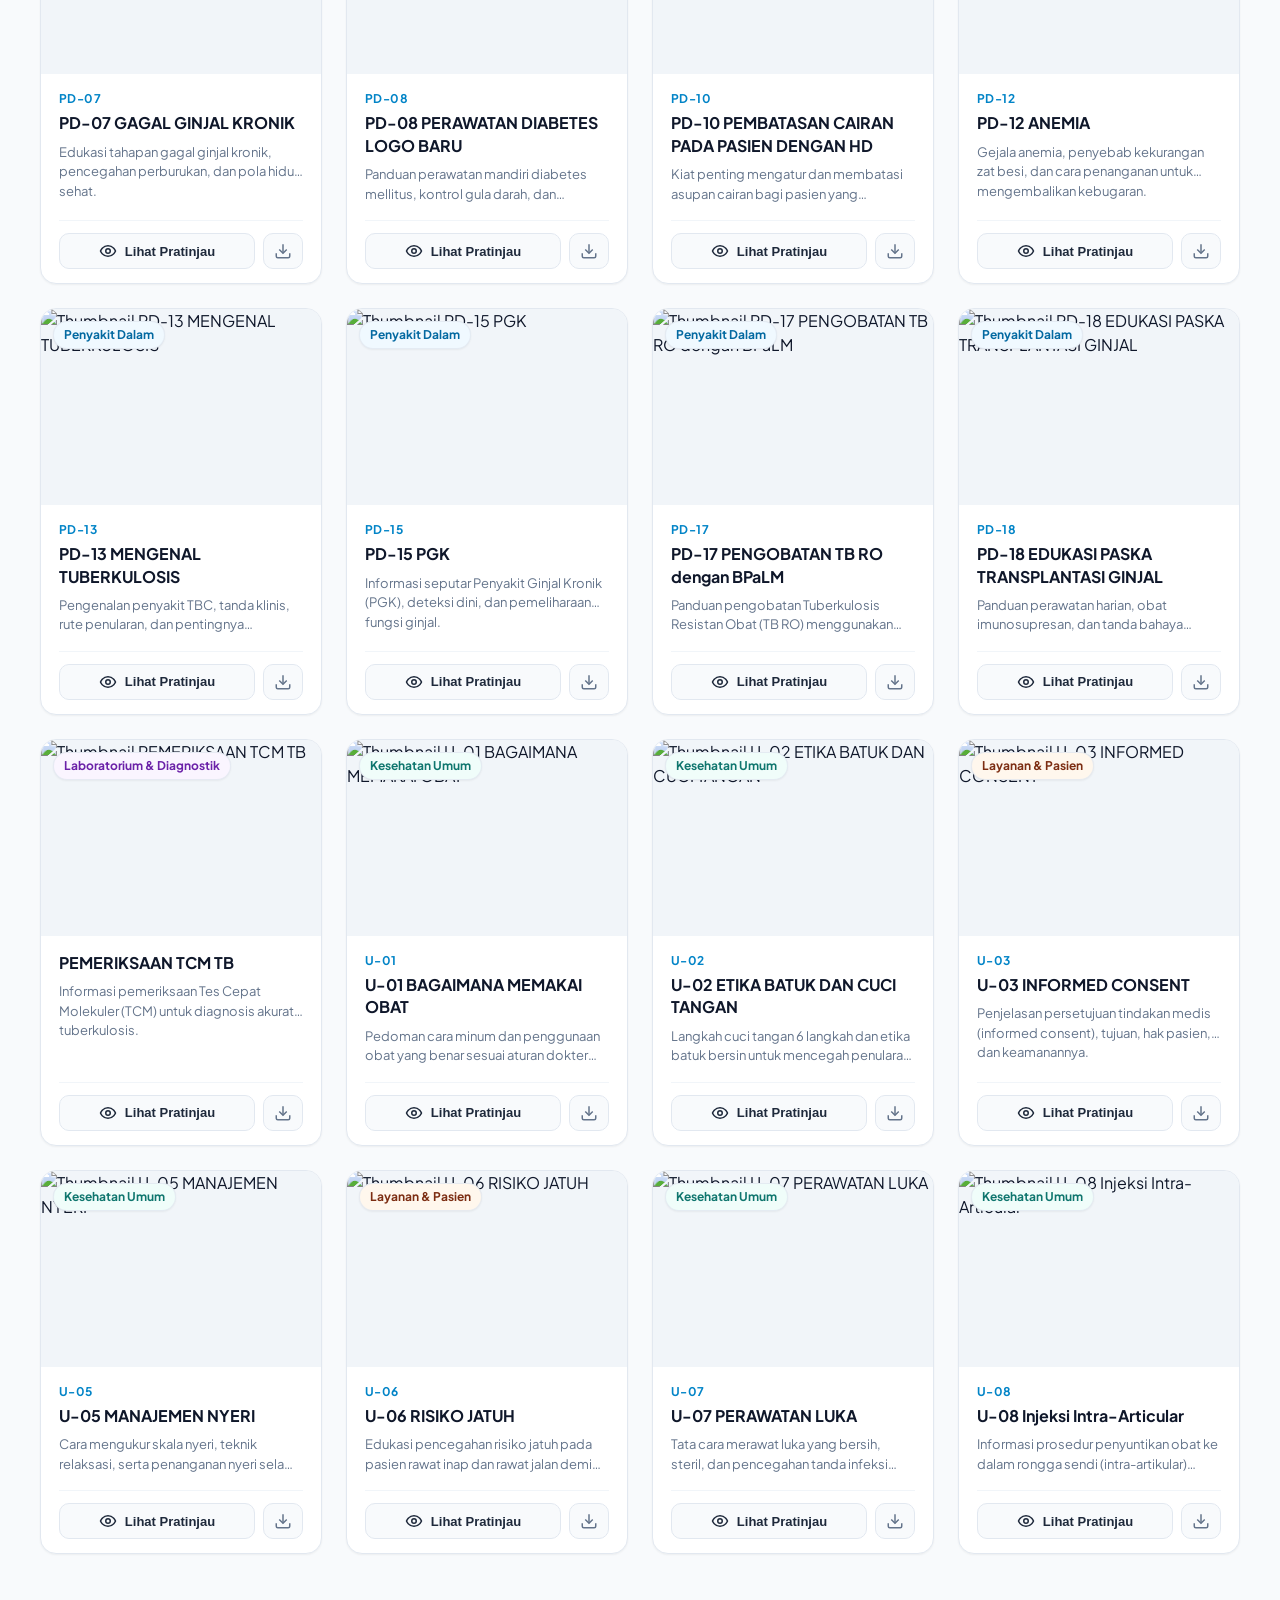
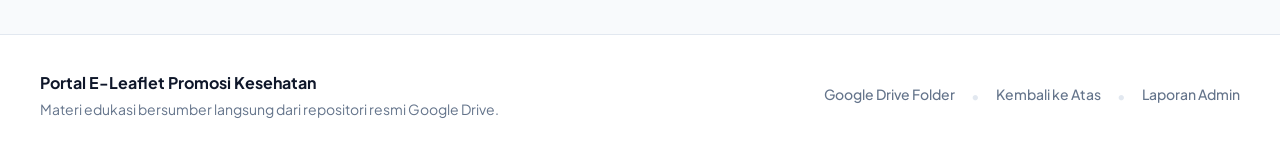
==== commit 5af36d16: "feat: sistem pelacakan pengunjung unik (IP & Device ID) dan dashboard laporan admin terproteksi pass" ====
--- a/index.html
+++ b/index.html
@@ -193,28 +193,37 @@
     <div class="modal-window">
       <!-- Modal Header -->
       <div class="modal-header">
-        <div class="modal-title-wrap">
-          <div class="brand-icon-box" style="width: 32px; height: 32px; border-radius: 8px;">
-            <svg width="18" height="18" viewBox="0 0 24 24" fill="none" stroke="currentColor" stroke-width="2"><path d="M14 2H6a2 2 0 0 0-2 2v16a2 2 0 0 0 2 2h12a2 2 0 0 0 2-2V8z"></path><polyline points="14 2 14 8 20 8"></polyline><line x1="16" y1="13" x2="8" y2="13"></line><line x1="16" y1="17" x2="8" y2="17"></line><polyline points="10 9 9 9 8 9"></polyline></svg>
-          </div>
-          <div>
-            <h2 class="modal-title-text" id="modal-title">Pratinjau Dokumen</h2>
-            <span style="font-size: 0.75rem; color: var(--primary); font-weight: 600;" id="modal-category">Kategori</span>
+        <div class="modal-header-left">
+          <button class="btn-modal-back" id="modal-back-btn" aria-label="Kembali ke Katalog" title="Kembali">
+            <svg width="20" height="20" viewBox="0 0 24 24" fill="none" stroke="currentColor" stroke-width="2.5" stroke-linecap="round" stroke-linejoin="round">
+              <path d="M19 12H5M12 19l-7-7 7-7"/>
+            </svg>
+            <span class="btn-back-label">Kembali</span>
+          </button>
+
+          <div class="modal-title-wrap">
+            <div class="brand-icon-box modal-brand-icon" style="width: 32px; height: 32px; border-radius: 8px;">
+              <svg width="18" height="18" viewBox="0 0 24 24" fill="none" stroke="currentColor" stroke-width="2"><path d="M14 2H6a2 2 0 0 0-2 2v16a2 2 0 0 0 2 2h12a2 2 0 0 0 2-2V8z"></path><polyline points="14 2 14 8 20 8"></polyline><line x1="16" y1="13" x2="8" y2="13"></line><line x1="16" y1="17" x2="8" y2="17"></line><polyline points="10 9 9 9 8 9"></polyline></svg>
+            </div>
+            <div class="modal-title-content">
+              <h2 class="modal-title-text" id="modal-title">Pratinjau Dokumen</h2>
+              <span class="modal-category-text" id="modal-category">Kategori</span>
+            </div>
           </div>
         </div>
 
         <div class="modal-header-actions">
-          <button class="btn btn-outline" id="modal-share-btn" title="Salin Tautan Dokumen">
+          <button class="btn btn-outline modal-btn-action" id="modal-share-btn" title="Salin Tautan Dokumen">
             <svg width="16" height="16" viewBox="0 0 24 24" fill="none" stroke="currentColor" stroke-width="2"><rect width="14" height="14" x="8" y="8" rx="2" ry="2"/><path d="M4 16c-1.1 0-2-.9-2-2V4c0-1.1.9-2 2-2h10c1.1 0 2 .9 2 2"/></svg>
-            Salin Link
-          </button>
-          <a href="#" target="_blank" rel="noopener noreferrer" class="btn btn-outline" id="modal-drive-btn" title="Buka di Google Drive">
+            <span class="btn-action-text">Salin</span>
+          </button>
+          <a href="#" target="_blank" rel="noopener noreferrer" class="btn btn-outline modal-btn-action" id="modal-drive-btn" title="Buka di Google Drive">
             <svg width="16" height="16" viewBox="0 0 24 24" fill="currentColor"><path d="M19.35 10.04C18.67 6.59 15.64 4 12 4 9.11 4 6.6 5.64 5.35 8.04 2.34 8.36 0 10.91 0 14c0 3.31 2.69 6 6 6h13c2.76 0 5-2.24 5-5 0-2.64-2.05-4.78-4.65-4.96z"/></svg>
-            Drive
+            <span class="btn-action-text">Drive</span>
           </a>
-          <a href="#" target="_blank" rel="noopener noreferrer" class="btn btn-primary" id="modal-download-btn" title="Unduh File PDF">
+          <a href="#" target="_blank" rel="noopener noreferrer" class="btn btn-primary modal-btn-action" id="modal-download-btn" title="Unduh File PDF">
             <svg width="16" height="16" viewBox="0 0 24 24" fill="none" stroke="currentColor" stroke-width="2"><path d="M21 15v4a2 2 0 0 1-2 2H5a2 2 0 0 1-2-2v-4"/><polyline points="7 10 12 15 17 10"/><line x1="12" y1="15" x2="12" y2="3"/></svg>
-            Unduh
+            <span class="btn-action-text">Unduh</span>
           </a>
           <button class="modal-close-btn" id="modal-close-btn" title="Tutup (Esc)" aria-label="Tutup Pratinjau">
             <svg width="20" height="20" viewBox="0 0 24 24" fill="none" stroke="currentColor" stroke-width="2.5"><line x1="18" y1="6" x2="6" y2="18"></line><line x1="6" y1="6" x2="18" y2="18"></line></svg>
@@ -250,6 +259,8 @@
         <a href="https://drive.google.com/drive/folders/1ASLi0aywt5GY4lGBEa2k-ahepXTaV5ND?usp=sharing" target="_blank" rel="noopener noreferrer" class="footer-link">Google Drive Folder</a>
         <span style="color: var(--border-light)">•</span>
         <a href="#hero" class="footer-link">Kembali ke Atas</a>
+        <span style="color: var(--border-light)">•</span>
+        <a href="laporan.html" class="footer-link" title="Dashboard Laporan Pengunjung (Khusus Admin)">Laporan Admin</a>
       </div>
     </div>
   </footer>
@@ -257,6 +268,7 @@
   <!-- Scripts -->
   <script src="js/config.js"></script>
   <script src="js/analytics.js"></script>
+  <script src="js/tracker.js"></script>
   <script src="js/data.js"></script>
   <script src="js/app.js"></script>
 </body>
--- a/css/styles.css
+++ b/css/styles.css
@@ -811,28 +811,90 @@
 }
 
 .modal-header {
-  padding: 16px 20px;
+  padding: 12px 18px;
   border-bottom: 1px solid var(--border-light);
   display: flex;
   align-items: center;
   justify-content: space-between;
+  gap: 12px;
   background: #ffffff;
+  position: relative;
+  z-index: 10;
+}
+
+.modal-header-left {
+  display: flex;
+  align-items: center;
+  gap: 12px;
+  min-width: 0;
+  flex: 1;
+}
+
+/* Dedicated Back Button in Modal Header */
+.btn-modal-back {
+  display: inline-flex;
+  align-items: center;
+  gap: 6px;
+  background: #f1f5f9;
+  border: 1.5px solid var(--border-light);
+  color: #1e293b;
+  font-size: 0.875rem;
+  font-weight: 600;
+  padding: 8px 14px;
+  border-radius: var(--radius-full);
+  cursor: pointer;
+  transition: all var(--transition-fast);
+  flex-shrink: 0;
+  user-select: none;
+  touch-action: manipulation;
+}
+
+.btn-modal-back:hover,
+.btn-modal-back:active {
+  background: var(--primary-light);
+  color: var(--primary-hover);
+  border-color: #bae6fd;
+}
+
+.btn-modal-back svg {
+  transition: transform var(--transition-fast);
+}
+
+.btn-modal-back:hover svg {
+  transform: translateX(-2px);
 }
 
 .modal-title-wrap {
   display: flex;
   align-items: center;
-  gap: 12px;
+  gap: 10px;
+  min-width: 0;
   overflow: hidden;
 }
 
+.modal-title-content {
+  display: flex;
+  flex-direction: column;
+  min-width: 0;
+}
+
 .modal-title-text {
-  font-size: 1.1rem;
+  font-size: 1.05rem;
   font-weight: 700;
   color: #0f172a;
   white-space: nowrap;
   overflow: hidden;
   text-overflow: ellipsis;
+  line-height: 1.3;
+}
+
+.modal-category-text {
+  font-size: 0.75rem;
+  color: var(--primary);
+  font-weight: 600;
+  white-space: nowrap;
+  overflow: hidden;
+  text-overflow: ellipsis;
 }
 
 .modal-header-actions {
@@ -840,6 +902,12 @@
   align-items: center;
   gap: 8px;
   flex-shrink: 0;
+}
+
+.modal-btn-action {
+  font-size: 0.8125rem;
+  padding: 7px 12px;
+  gap: 6px;
 }
 
 .modal-close-btn {
@@ -854,6 +922,7 @@
   color: var(--text-muted);
   cursor: pointer;
   transition: all var(--transition-fast);
+  touch-action: manipulation;
 }
 
 .modal-close-btn:hover {
@@ -973,48 +1042,276 @@
 /* ==========================================================================
    Mobile Responsiveness
    ========================================================================== */
+/* ==========================================================================
+   Mobile & Tablet Responsiveness
+   ========================================================================== */
 @media (max-width: 768px) {
+  /* Header */
   .site-header {
     height: auto;
   }
 
   .nav-wrapper {
-    height: 64px;
-  }
-
+    height: 58px;
+    padding: 0 16px;
+  }
+
+  .brand-title {
+    font-size: 1.05rem;
+  }
+
+  .brand-subtitle {
+    font-size: 0.72rem;
+  }
+
+  #header-folder-btn {
+    padding: 7px 12px;
+    font-size: 0.8rem;
+    gap: 6px;
+  }
+
+  /* Hero Section */
   .hero-section {
-    padding: 32px 0 16px;
+    padding: 24px 0 16px;
   }
 
   .hero-title {
-    font-size: 1.75rem;
-  }
-
+    font-size: 1.65rem;
+    line-height: 1.25;
+  }
+
+  .hero-desc {
+    font-size: 0.9rem;
+    margin-bottom: 16px;
+  }
+
+  /* Stats Strip */
+  .stats-strip {
+    display: grid;
+    grid-template-columns: repeat(3, 1fr);
+    gap: 6px;
+    padding: 12px 10px;
+    width: 100%;
+    margin-top: 18px;
+  }
+
+  .stat-item {
+    padding: 0 4px;
+    text-align: center;
+    display: flex;
+    flex-direction: column;
+    align-items: center;
+  }
+
+  .stat-value {
+    font-size: 1.15rem;
+  }
+
+  .stat-label {
+    font-size: 0.7rem;
+  }
+
+  .stat-divider {
+    display: none;
+  }
+
+  /* Sticky Toolbar */
   .toolbar-section {
-    top: 64px;
+    top: 58px;
+    padding: 10px 0;
+    margin-bottom: 16px;
+  }
+
+  .search-controls-wrapper {
+    gap: 10px;
   }
 
   .search-main-row {
     flex-direction: column;
+    gap: 8px;
+  }
+
+  .search-input-box {
+    width: 100%;
+  }
+
+  .search-input {
+    height: 46px;
+    font-size: 16px; /* Mencegah auto-zoom di iOS Safari */
+    padding: 0 40px 0 44px;
+  }
+
+  .search-icon-svg {
+    left: 14px;
+    width: 18px;
+    height: 18px;
   }
 
   .sort-select-box {
     width: 100%;
   }
 
+  .sort-select {
+    height: 44px;
+    font-size: 0.85rem;
+    padding: 0 34px 0 14px;
+  }
+
+  /* Category Filter Pills Mobile Scroll */
+  .category-pills-container {
+    gap: 6px;
+    padding: 2px 2px 8px 2px;
+    -webkit-overflow-scrolling: touch;
+  }
+
+  .filter-pill {
+    padding: 7px 13px;
+    font-size: 0.775rem;
+    flex-shrink: 0;
+  }
+
+  /* Leaflets Grid */
   .leaflets-grid {
-    grid-template-columns: repeat(auto-fill, minmax(240px, 1fr));
+    grid-template-columns: repeat(auto-fill, minmax(220px, 1fr));
+    gap: 14px;
+  }
+
+  /* Card Action Buttons */
+  .card-actions {
+    grid-template-columns: 1fr auto;
+    gap: 8px;
+  }
+
+  .btn-card-preview {
+    min-height: 42px;
+    display: flex;
+    align-items: center;
+    justify-content: center;
+    font-size: 0.825rem;
+  }
+
+  .btn-card-download {
+    min-height: 42px;
+    min-width: 44px;
+    display: flex;
+    align-items: center;
+    justify-content: center;
+  }
+
+  /* Modal Fullscreen Native App Style on Mobile */
+  .modal-overlay {
+    padding: 0;
+    backdrop-filter: none;
+    -webkit-backdrop-filter: none;
+  }
+
+  .modal-window {
+    width: 100vw;
+    height: 100vh;
+    height: 100dvh;
+    max-width: 100%;
+    border-radius: 0;
+    border: none;
+    box-shadow: none;
+    animation: none;
+  }
+
+  .modal-header {
+    padding: 8px 10px;
+    padding-top: max(8px, env(safe-area-inset-top));
+    gap: 8px;
+    background: #ffffff;
+    box-shadow: 0 1px 4px rgba(0, 0, 0, 0.08);
+  }
+
+  .btn-modal-back {
+    padding: 7px 12px;
+    font-size: 0.825rem;
+    font-weight: 700;
+    background: #e0f2fe;
+    color: #0369a1;
+    border-color: #bae6fd;
+  }
+
+  .modal-brand-icon {
+    display: none;
+  }
+
+  .modal-title-text {
+    font-size: 0.875rem;
+    max-width: 130px;
+  }
+
+  .modal-category-text {
+    font-size: 0.7rem;
+  }
+
+  .modal-header-actions {
+    gap: 5px;
+  }
+
+  .modal-btn-action {
+    padding: 7px 9px;
+    font-size: 0.75rem;
+    min-height: 36px;
+  }
+
+  .modal-close-btn {
+    width: 34px;
+    height: 34px;
+  }
+
+  /* Toast Notification */
+  .toast-notice {
+    left: 16px;
+    right: 16px;
+    bottom: 16px;
+    width: auto;
+    max-width: calc(100vw - 32px);
+    justify-content: center;
+    font-size: 0.825rem;
+    padding: 10px 16px;
+  }
+
+  /* Footer */
+  .footer-content {
+    flex-direction: column;
+    text-align: center;
+    gap: 14px;
+  }
+
+  .footer-links {
+    justify-content: center;
+  }
+}
+
+/* Extra Small Phones (<= 480px) */
+@media (max-width: 480px) {
+  .leaflets-grid {
+    grid-template-columns: 1fr; /* Single column card view for clean reading */
     gap: 16px;
   }
 
-  .modal-window {
-    height: 95vh;
-    border-radius: var(--radius-lg);
-  }
-
-  .stats-strip {
-    flex-wrap: wrap;
-    gap: 12px;
-    padding: 10px 16px;
-  }
-}
+  .modal-title-text {
+    max-width: 100px;
+  }
+
+  /* Sembunyikan teks tombol aksi di modal, tampilkan icon agar muat */
+  .modal-btn-action .btn-action-text {
+    display: none;
+  }
+
+  .modal-btn-action {
+    padding: 8px;
+    min-width: 36px;
+    justify-content: center;
+  }
+
+  .btn-modal-back .btn-back-label {
+    display: inline-block; /* Tetap tampilkan tulisan Kembali */
+  }
+
+  .hero-title {
+    font-size: 1.45rem;
+  }
+}
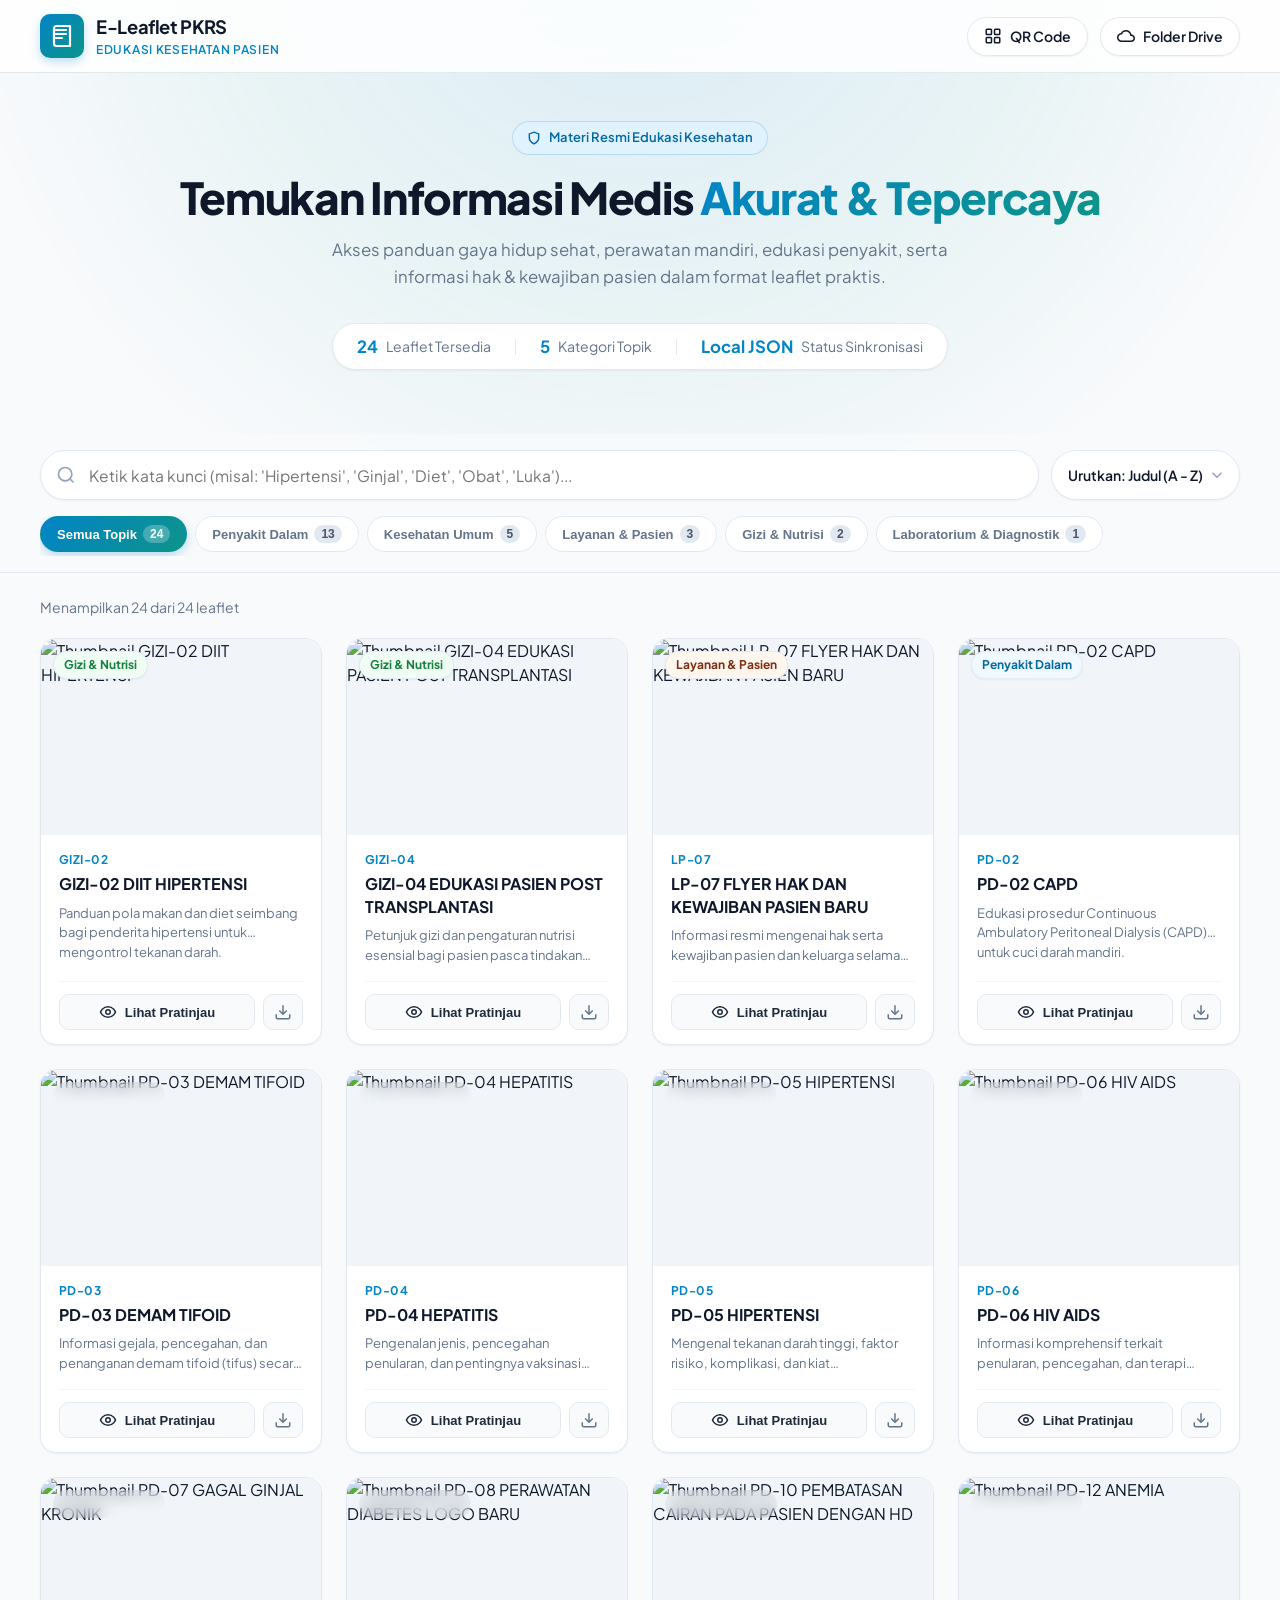
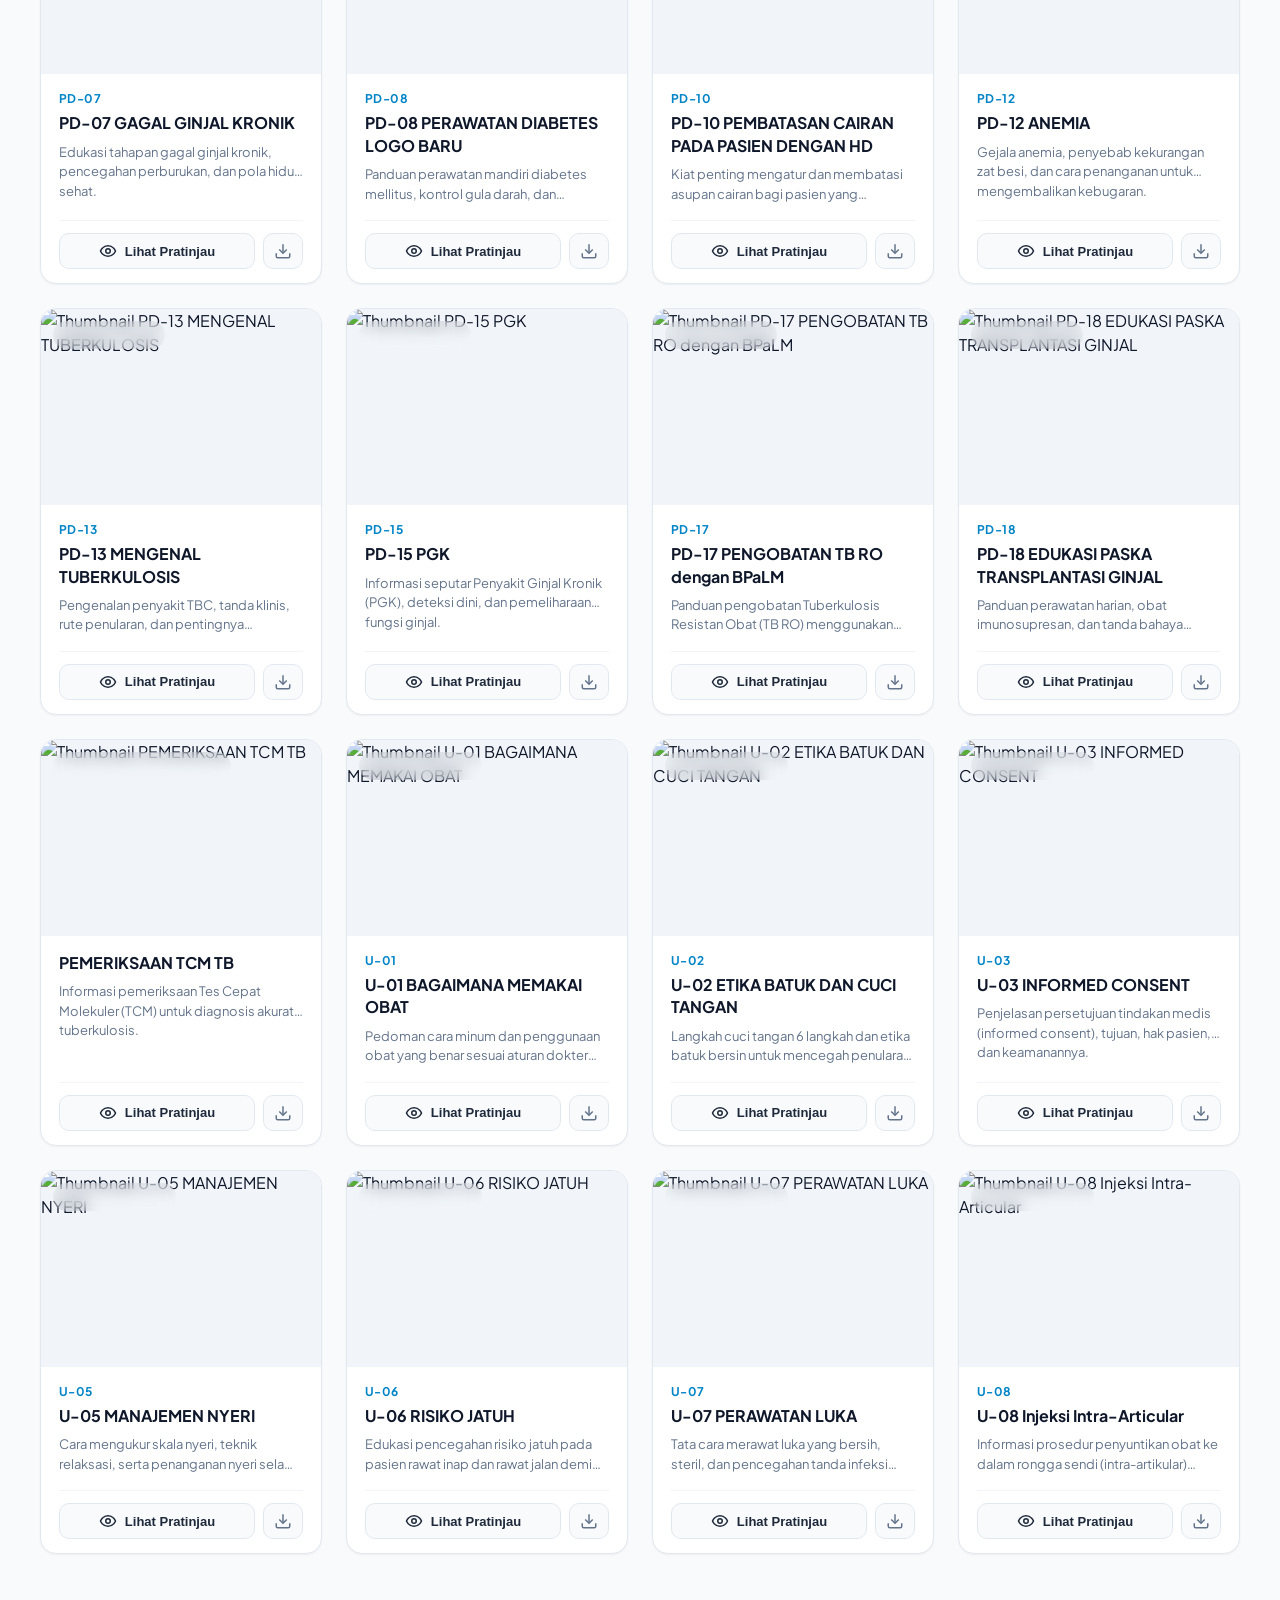
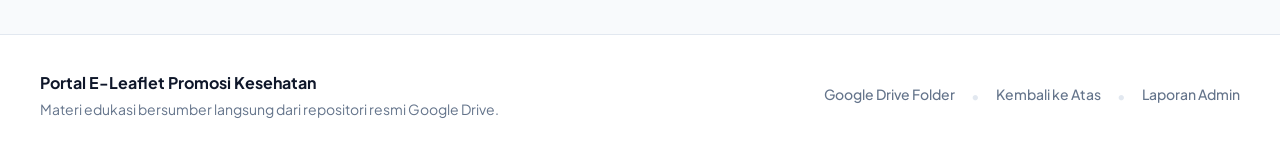
==== commit 189237f5: "feat(assets): tambahkan file qrcode PNG beresolusi tinggi dan poster standee cetak A4" ====
--- a/index.html
+++ b/index.html
@@ -58,6 +58,21 @@
 
       <div class="header-actions">
         <a 
+          href="qrcode.png" 
+          download="QR_Code_Leaflet_PKRS.png" 
+          class="btn btn-outline" 
+          id="header-qr-btn"
+          title="Unduh QR Code Akses Portal"
+        >
+          <svg width="18" height="18" viewBox="0 0 24 24" fill="none" stroke="currentColor" stroke-width="2">
+            <rect x="3" y="3" width="7" height="7" rx="1"></rect>
+            <rect x="14" y="3" width="7" height="7" rx="1"></rect>
+            <rect x="14" y="14" width="7" height="7" rx="1"></rect>
+            <rect x="3" y="14" width="7" height="7" rx="1"></rect>
+          </svg>
+          QR Code
+        </a>
+        <a 
           href="https://drive.google.com/drive/folders/1ASLi0aywt5GY4lGBEa2k-ahepXTaV5ND?usp=sharing" 
           target="_blank" 
           rel="noopener noreferrer" 
